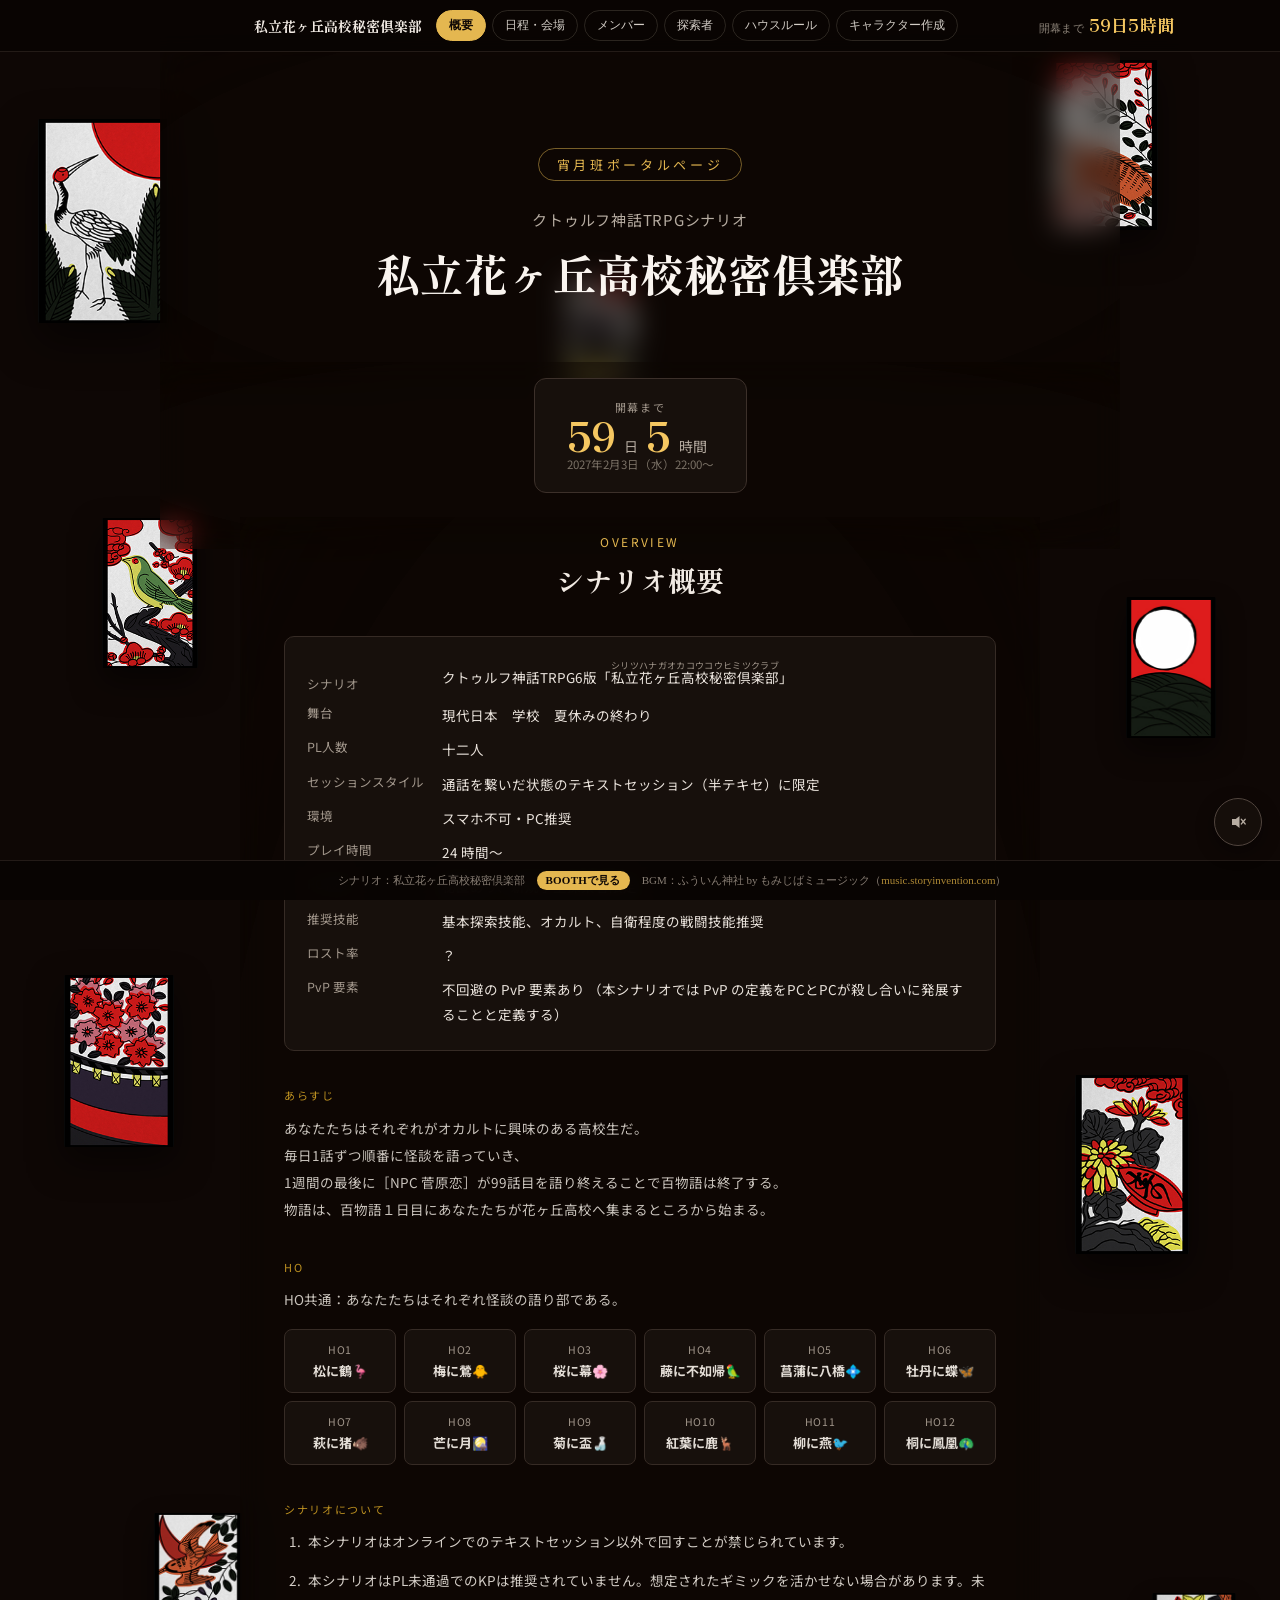
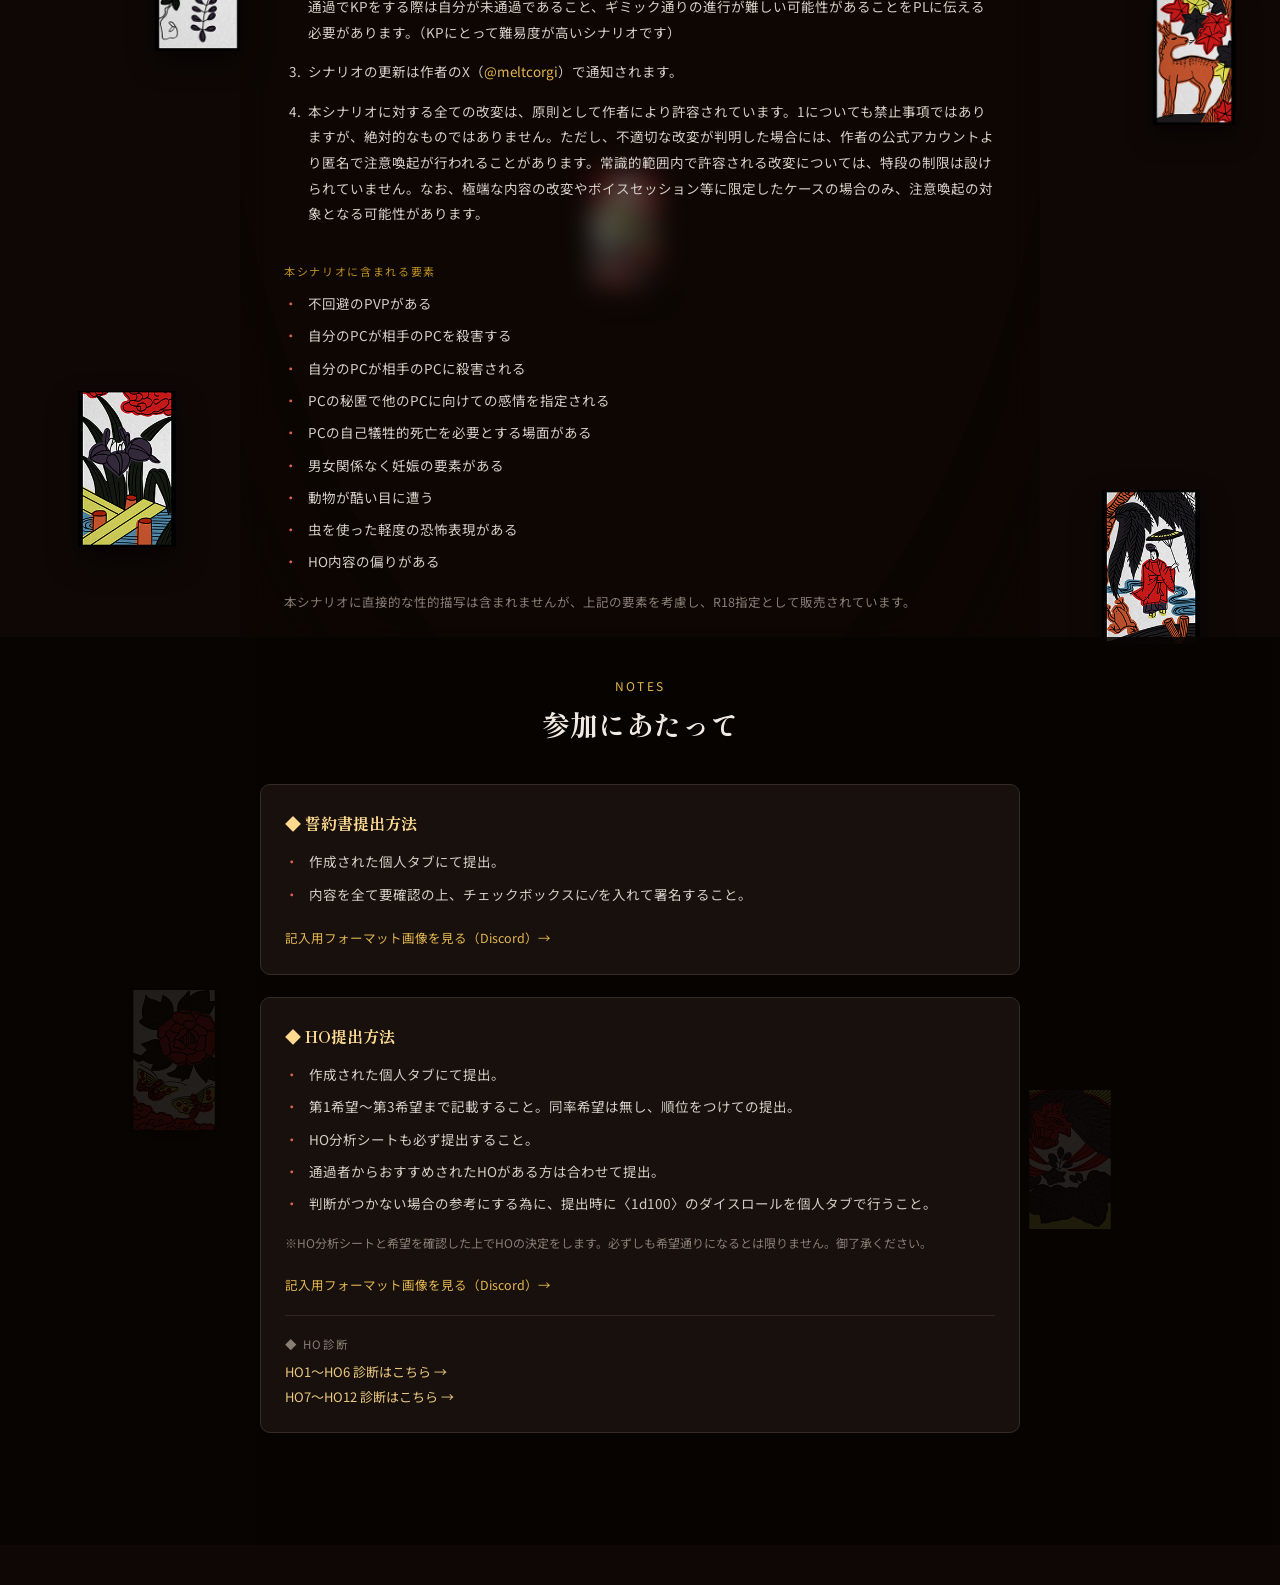
==== index.html @ 19ecca6c "Counter Update" ====
<!DOCTYPE html>
<html lang="ja">
<head>
<meta charset="utf-8">
<meta name="viewport" content="width=device-width, initial-scale=1">
<title>私立花ヶ丘高校秘密倶楽部 宵月班ポータルページ</title>
<link rel="preconnect" href="https://fonts.googleapis.com">
<link href="https://fonts.googleapis.com/css2?family=Shippori+Mincho:wght@400;500;600;700;800&family=Noto+Sans+JP:wght@400;500;700;900&display=swap" rel="stylesheet">
<link rel="stylesheet" href="assets/css/site.css">
</head>
<body>
<header id="site-header">
  <div class="header-inner">
    <a class="brand" href="index.html">私立花ヶ丘高校秘密倶楽部</a>
    <nav>
      <a href="index.html" class="active">概要</a>
      <a href="schedule.html">日程・会場</a>
      <a href="members.html">メンバー</a>
      <a href="investigators.html">探索者</a>
      <a href="house-rules.html">ハウスルール</a>
      <a href="character-creation.html">キャラクター作成</a>
    </nav>
    <div id="header-countdown">
      <span>開幕まで</span>
      <span class="num" id="countdown-days-header">-</span>
    </div>
  </div>
</header>
<div id="page-wrap" style="position:relative; background:oklch(0.14 0.015 50); font-family:'Noto Sans JP', sans-serif; color:oklch(0.94 0.012 70); min-height:100vh;">

  <div id="deco-cards" style="position:absolute; top:0; left:0; width:100%; height:3200px; z-index:0; pointer-events:none; overflow:hidden;">
    <div style="position:absolute; top:3.75%; left:3%; width:130px; height:204px; border-radius:2px; box-shadow:0 18px 41px rgba(0,0,0,.55); --r0:-10deg; --r1:-5deg; --dx:8px; --dy:10px; animation:cardDrift 15s ease-in-out infinite 0s;"><img src="assets/hanafuda/01.png" alt="花札" style="width:100%;height:100%;object-fit:cover;border-radius:2px;display:block;"></div>
    <div style="position:absolute; top:16.25%; left:8%; width:96px; height:150px; border-radius:2px; box-shadow:0 14px 30px rgba(0,0,0,.50); --r0:12deg; --r1:16deg; --dx:-6px; --dy:8px; animation:cardDrift 19s ease-in-out infinite 1.4s;"><img src="assets/hanafuda/02.png" alt="花札" style="width:100%;height:100%;object-fit:cover;border-radius:2px;display:block;"></div>
    <div style="position:absolute; top:30.625%; left:5%; width:110px; height:172px; border-radius:2px; box-shadow:0 15px 34px rgba(0,0,0,.50); --r0:-14deg; --r1:-9deg; --dx:7px; --dy:-8px; animation:cardDrift 17s ease-in-out infinite 2.5s;"><img src="assets/hanafuda/03.png" alt="花札" style="width:100%;height:100%;object-fit:cover;border-radius:2px;display:block;"></div>
    <div style="position:absolute; top:47.5%; left:12%; width:88px; height:138px; border-radius:2px; box-shadow:0 12px 28px rgba(0,0,0,.45); --r0:6deg; --r1:2deg; --dx:-8px; --dy:6px; animation:cardDrift 21s ease-in-out infinite 0.6s;"><img src="assets/hanafuda/04.png" alt="花札" style="width:100%;height:100%;object-fit:cover;border-radius:2px;display:block;"></div>
    <div style="position:absolute; top:62.5%; left:6%; width:100px; height:156px; border-radius:2px; box-shadow:0 14px 31px rgba(0,0,0,.45); --r0:9deg; --r1:5deg; --dx:6px; --dy:8px; animation:cardDrift 20s ease-in-out infinite 3.3s;"><img src="assets/hanafuda/05.png" alt="花札" style="width:100%;height:100%;object-fit:cover;border-radius:2px;display:block;"></div>
    <div style="position:absolute; top:81.25%; left:10%; width:92px; height:144px; border-radius:2px; box-shadow:0 13px 29px rgba(0,0,0,.45); --r0:-7deg; --r1:-2deg; --dx:-6px; --dy:7px; animation:cardDrift 18s ease-in-out infinite 1.7s;"><img src="assets/hanafuda/06.png" alt="花札" style="width:100%;height:100%;object-fit:cover;border-radius:2px;display:block;"></div>
    <div style="position:absolute; top:1.875%; left:82%; width:108px; height:170px; border-radius:2px; box-shadow:0 15px 34px rgba(0,0,0,.55); --r0:15deg; --r1:9deg; --dx:-8px; --dy:8px; animation:cardDrift 16s ease-in-out infinite 0.9s;"><img src="assets/hanafuda/07.png" alt="花札" style="width:100%;height:100%;object-fit:cover;border-radius:2px;display:block;"></div>
    <div style="position:absolute; top:18.75%; left:88%; width:90px; height:141px; border-radius:2px; box-shadow:0 13px 28px rgba(0,0,0,.45); --r0:-8deg; --r1:-3deg; --dx:6px; --dy:-6px; animation:cardDrift 20s ease-in-out infinite 2s;"><img src="assets/hanafuda/08.png" alt="花札" style="width:100%;height:100%;object-fit:cover;border-radius:2px;display:block;"></div>
    <div style="position:absolute; top:33.75%; left:84%; width:114px; height:179px; border-radius:2px; box-shadow:0 16px 36px rgba(0,0,0,.50); --r0:9deg; --r1:14deg; --dx:-7px; --dy:9px; animation:cardDrift 18s ease-in-out infinite 3.1s;"><img src="assets/hanafuda/09.png" alt="花札" style="width:100%;height:100%;object-fit:cover;border-radius:2px;display:block;"></div>
    <div style="position:absolute; top:50%; left:90%; width:84px; height:132px; border-radius:2px; box-shadow:0 12px 26px rgba(0,0,0,.45); --r0:-5deg; --r1:0deg; --dx:6px; --dy:6px; animation:cardDrift 22s ease-in-out infinite 1.8s;"><img src="assets/hanafuda/10.png" alt="花札" style="width:100%;height:100%;object-fit:cover;border-radius:2px;display:block;"></div>
    <div style="position:absolute; top:65.625%; left:86%; width:100px; height:156px; border-radius:2px; box-shadow:0 14px 31px rgba(0,0,0,.45); --r0:11deg; --r1:6deg; --dx:-6px; --dy:8px; animation:cardDrift 19s ease-in-out infinite 0.4s;"><img src="assets/hanafuda/11.png" alt="花札" style="width:100%;height:100%;object-fit:cover;border-radius:2px;display:block;"></div>
    <div style="position:absolute; top:84.375%; left:80%; width:92px; height:144px; border-radius:2px; box-shadow:0 13px 29px rgba(0,0,0,.45); --r0:-9deg; --r1:-4deg; --dx:7px; --dy:-7px; animation:cardDrift 21s ease-in-out infinite 2.8s;"><img src="assets/hanafuda/12.png" alt="花札" style="width:100%;height:100%;object-fit:cover;border-radius:2px;display:block;"></div>
    <div style="position:absolute; top:8.75%; left:44%; width:76px; height:119px; border-radius:2px; box-shadow:0 11px 24px rgba(0,0,0,.40); opacity:0.85; --r0:4deg; --r1:9deg; --dx:5px; --dy:5px; animation:cardDrift 24s ease-in-out infinite 3.6s;"><img src="assets/hanafuda/05.png" alt="花札" style="width:100%;height:100%;object-fit:cover;border-radius:2px;display:block;"></div>
    <div style="position:absolute; top:55.625%; left:46%; width:74px; height:116px; border-radius:2px; box-shadow:0 10px 23px rgba(0,0,0,.40); opacity:0.85; --r0:-6deg; --r1:-2deg; --dx:-5px; --dy:7px; animation:cardDrift 23s ease-in-out infinite 1.1s;"><img src="assets/hanafuda/02.png" alt="花札" style="width:100%;height:100%;object-fit:cover;border-radius:2px;display:block;"></div>
  </div>
  <div class="content-panel" style="position:relative; z-index:1; max-width:920px; margin:0 auto; padding:96px 24px 72px; text-align:center;">
    <div style="display:inline-block; font-size:13px; letter-spacing:0.28em; color:oklch(0.8 0.13 85); border:1px solid oklch(0.8 0.13 85 / 0.5); padding:6px 18px; border-radius:999px; margin-bottom:28px;">宵月班ポータルページ</div>
    <p style="font-size:15px; letter-spacing:0.05em; color:oklch(0.75 0.02 70); margin:0 0 10px;">クトゥルフ神話TRPGシナリオ</p>
    <h1 style="font-family:'Shippori Mincho', serif; font-size:44px; line-height:1.5; margin:0; font-weight:700; color:oklch(0.97 0.008 70);">私立花ヶ丘高校秘密倶楽部</h1>
  </div>

  <div class="content-panel" style="position:relative; z-index:1; max-width:920px; margin:0 auto; padding:0 24px 40px; text-align:center;">
    <div id="countdown" style="display:inline-flex; flex-direction:column; align-items:center; gap:6px; background:oklch(0.18 0.015 50); border:1px solid oklch(0.32 0.02 50); border-radius:12px; padding:20px 32px;">
      <div id="countdown-pending">
        <div style="font-size:11px; letter-spacing:0.15em; color:oklch(0.68 0.02 70);">開幕まで</div>
        <div style="display:flex; align-items:baseline; gap:8px;">
          <span id="countdown-days" style="font-family:'Shippori Mincho', serif; font-size:40px; font-weight:700; color:oklch(0.85 0.13 85); line-height:1;">-</span>
          <span style="font-size:14px; color:oklch(0.75 0.02 70);">日</span>
          <span id="countdown-hours" style="font-family:'Shippori Mincho', serif; font-size:40px; font-weight:700; color:oklch(0.85 0.13 85); line-height:1;">-</span>
          <span style="font-size:14px; color:oklch(0.75 0.02 70);">時間</span>
        </div>
        <div id="countdown-sub" style="font-size:11.5px; color:oklch(0.55 0.02 70);">2027年2月3日（水）22:00〜</div>
      </div>
      <div id="countdown-arrived" style="display:none; font-family:'Shippori Mincho', serif; font-size:40px; font-weight:700; color:oklch(0.85 0.13 85); line-height:1;">開幕</div>
    </div>
  </div>


  <div id="overview" class="content-panel" style="position:relative; z-index:1; max-width:760px; margin:0 auto; padding:0 24px 24px;">
    <div style="text-align:center; margin-bottom:36px;">
      <div style="font-size:12px; letter-spacing:0.2em; color:oklch(0.8 0.13 85); margin-bottom:10px;">OVERVIEW</div>
      <h2 style="font-family:'Shippori Mincho', serif; font-size:28px; margin:0; font-weight:700;">シナリオ概要</h2>
    </div>

    <div style="display:grid; grid-template-columns:auto 1fr; gap:10px 18px; background:oklch(0.18 0.015 50); border:1px solid oklch(0.3 0.02 50); border-radius:10px; padding:24px 22px; text-align:left;">
      <div style="color:oklch(0.68 0.02 70); font-size:12.5px; white-space:nowrap; padding-top:13px;">シナリオ</div>
      <div style="color:oklch(0.92 0.012 70); font-size:13.5px; line-height:1.8;">クトゥルフ神話TRPG6版「<ruby>私立花ヶ丘高校秘密倶楽部<rt style="font-size:9px; color:oklch(0.68 0.02 70);">シリツハナガオカコウコウヒミツクラブ</rt></ruby>」</div>
      <div style="color:oklch(0.68 0.02 70); font-size:12.5px; white-space:nowrap;">舞台</div>
      <div style="color:oklch(0.92 0.012 70); font-size:13.5px; line-height:1.8;">現代日本　学校　夏休みの終わり</div>
      <div style="color:oklch(0.68 0.02 70); font-size:12.5px; white-space:nowrap;">PL人数</div>
      <div style="color:oklch(0.92 0.012 70); font-size:13.5px; line-height:1.8;">十二人</div>
      <div style="color:oklch(0.68 0.02 70); font-size:12.5px; white-space:nowrap;">セッションスタイル</div>
      <div style="color:oklch(0.92 0.012 70); font-size:13.5px; line-height:1.8;">通話を繋いだ状態のテキストセッション（半テキセ）に限定</div>
      <div style="color:oklch(0.68 0.02 70); font-size:12.5px; white-space:nowrap;">環境</div>
      <div style="color:oklch(0.92 0.012 70); font-size:13.5px; line-height:1.8;">スマホ不可・PC推奨</div>
      <div style="color:oklch(0.68 0.02 70); font-size:12.5px; white-space:nowrap;">プレイ時間</div>
      <div style="color:oklch(0.92 0.012 70); font-size:13.5px; line-height:1.8;">24 時間〜</div>
      <div style="color:oklch(0.68 0.02 70); font-size:12.5px; white-space:nowrap;">PC 設定</div>
      <div style="color:oklch(0.92 0.012 70); font-size:13.5px; line-height:1.8;">秘匿あり、新規学生探索者限定</div>
      <div style="color:oklch(0.68 0.02 70); font-size:12.5px; white-space:nowrap;">推奨技能</div>
      <div style="color:oklch(0.92 0.012 70); font-size:13.5px; line-height:1.8;">基本探索技能、オカルト、自衛程度の戦闘技能推奨</div>
      <div style="color:oklch(0.68 0.02 70); font-size:12.5px; white-space:nowrap;">ロスト率</div>
      <div style="color:oklch(0.92 0.012 70); font-size:13.5px; line-height:1.8;">？</div>
      <div style="color:oklch(0.68 0.02 70); font-size:12.5px; white-space:nowrap;">PvP 要素</div>
      <div style="color:oklch(0.92 0.012 70); font-size:13.5px; line-height:1.8;">不回避の PvP 要素あり （本シナリオでは PvP の定義をPCとPCが殺し合いに発展することと定義する）</div>
    </div>

    <div style="text-align:left;">
      <div style="font-size:11px; letter-spacing:0.15em; color:oklch(0.68 0.13 85); margin:36px 0 12px;">あらすじ</div>
      <p style="font-size:13.5px; line-height:2; color:oklch(0.82 0.012 70); margin:0;">あなたたちはそれぞれがオカルトに興味のある高校生だ。<br>毎日1話ずつ順番に怪談を語っていき、<br>1週間の最後に［NPC 菅原恋］が99話目を語り終えることで百物語は終了する。<br>物語は、百物語１日目にあなたたちが花ヶ丘高校へ集まるところから始まる。</p>

      <div style="font-size:11px; letter-spacing:0.15em; color:oklch(0.68 0.13 85); margin:36px 0 12px;">HO</div>
      <p style="font-size:13.5px; line-height:1.9; color:oklch(0.82 0.012 70); margin:0 0 16px;">HO共通：あなたたちはそれぞれ怪談の語り部である。</p>
      <div style="display:grid; grid-template-columns:repeat(auto-fit, minmax(96px, 1fr)); gap:8px;">
      <div style="background:oklch(0.18 0.015 50); border:1px solid oklch(0.3 0.02 50); border-radius:8px; padding:12px 8px; text-align:center;">
        <div style="font-size:10.5px; color:oklch(0.68 0.02 70); letter-spacing:0.05em; margin-bottom:4px;">HO1</div>
        <div style="font-size:13px; color:oklch(0.9 0.012 70); font-weight:700;">松に鶴🦩</div>
      </div>
      <div style="background:oklch(0.18 0.015 50); border:1px solid oklch(0.3 0.02 50); border-radius:8px; padding:12px 8px; text-align:center;">
        <div style="font-size:10.5px; color:oklch(0.68 0.02 70); letter-spacing:0.05em; margin-bottom:4px;">HO2</div>
        <div style="font-size:13px; color:oklch(0.9 0.012 70); font-weight:700;">梅に鶯🐥</div>
      </div>
      <div style="background:oklch(0.18 0.015 50); border:1px solid oklch(0.3 0.02 50); border-radius:8px; padding:12px 8px; text-align:center;">
        <div style="font-size:10.5px; color:oklch(0.68 0.02 70); letter-spacing:0.05em; margin-bottom:4px;">HO3</div>
        <div style="font-size:13px; color:oklch(0.9 0.012 70); font-weight:700;">桜に幕🌸</div>
      </div>
      <div style="background:oklch(0.18 0.015 50); border:1px solid oklch(0.3 0.02 50); border-radius:8px; padding:12px 8px; text-align:center;">
        <div style="font-size:10.5px; color:oklch(0.68 0.02 70); letter-spacing:0.05em; margin-bottom:4px;">HO4</div>
        <div style="font-size:13px; color:oklch(0.9 0.012 70); font-weight:700;">藤に不如帰🦜</div>
      </div>
      <div style="background:oklch(0.18 0.015 50); border:1px solid oklch(0.3 0.02 50); border-radius:8px; padding:12px 8px; text-align:center;">
        <div style="font-size:10.5px; color:oklch(0.68 0.02 70); letter-spacing:0.05em; margin-bottom:4px;">HO5</div>
        <div style="font-size:13px; color:oklch(0.9 0.012 70); font-weight:700;">菖蒲に八橋💠</div>
      </div>
      <div style="background:oklch(0.18 0.015 50); border:1px solid oklch(0.3 0.02 50); border-radius:8px; padding:12px 8px; text-align:center;">
        <div style="font-size:10.5px; color:oklch(0.68 0.02 70); letter-spacing:0.05em; margin-bottom:4px;">HO6</div>
        <div style="font-size:13px; color:oklch(0.9 0.012 70); font-weight:700;">牡丹に蝶🦋</div>
      </div>
      <div style="background:oklch(0.18 0.015 50); border:1px solid oklch(0.3 0.02 50); border-radius:8px; padding:12px 8px; text-align:center;">
        <div style="font-size:10.5px; color:oklch(0.68 0.02 70); letter-spacing:0.05em; margin-bottom:4px;">HO7</div>
        <div style="font-size:13px; color:oklch(0.9 0.012 70); font-weight:700;">萩に猪🐗</div>
      </div>
      <div style="background:oklch(0.18 0.015 50); border:1px solid oklch(0.3 0.02 50); border-radius:8px; padding:12px 8px; text-align:center;">
        <div style="font-size:10.5px; color:oklch(0.68 0.02 70); letter-spacing:0.05em; margin-bottom:4px;">HO8</div>
        <div style="font-size:13px; color:oklch(0.9 0.012 70); font-weight:700;">芒に月🎑</div>
      </div>
      <div style="background:oklch(0.18 0.015 50); border:1px solid oklch(0.3 0.02 50); border-radius:8px; padding:12px 8px; text-align:center;">
        <div style="font-size:10.5px; color:oklch(0.68 0.02 70); letter-spacing:0.05em; margin-bottom:4px;">HO9</div>
        <div style="font-size:13px; color:oklch(0.9 0.012 70); font-weight:700;">菊に盃🍶</div>
      </div>
      <div style="background:oklch(0.18 0.015 50); border:1px solid oklch(0.3 0.02 50); border-radius:8px; padding:12px 8px; text-align:center;">
        <div style="font-size:10.5px; color:oklch(0.68 0.02 70); letter-spacing:0.05em; margin-bottom:4px;">HO10</div>
        <div style="font-size:13px; color:oklch(0.9 0.012 70); font-weight:700;">紅葉に鹿🦌</div>
      </div>
      <div style="background:oklch(0.18 0.015 50); border:1px solid oklch(0.3 0.02 50); border-radius:8px; padding:12px 8px; text-align:center;">
        <div style="font-size:10.5px; color:oklch(0.68 0.02 70); letter-spacing:0.05em; margin-bottom:4px;">HO11</div>
        <div style="font-size:13px; color:oklch(0.9 0.012 70); font-weight:700;">柳に燕🐦</div>
      </div>
      <div style="background:oklch(0.18 0.015 50); border:1px solid oklch(0.3 0.02 50); border-radius:8px; padding:12px 8px; text-align:center;">
        <div style="font-size:10.5px; color:oklch(0.68 0.02 70); letter-spacing:0.05em; margin-bottom:4px;">HO12</div>
        <div style="font-size:13px; color:oklch(0.9 0.012 70); font-weight:700;">桐に鳳凰🦚</div>
      </div>
      </div>

      <div style="font-size:11px; letter-spacing:0.15em; color:oklch(0.68 0.13 85); margin:36px 0 12px;">シナリオについて</div>
      <ol style="margin:0; padding-left:20px;">
      <li style="font-size:13.5px; line-height:1.9; color:oklch(0.85 0.012 70); margin-bottom:14px; padding-left:4px;">本シナリオはオンラインでのテキストセッション以外で回すことが禁じられています。</li>
      <li style="font-size:13.5px; line-height:1.9; color:oklch(0.85 0.012 70); margin-bottom:14px; padding-left:4px;">本シナリオはPL未通過でのKPは推奨されていません。想定されたギミックを活かせない場合があります。未通過でKPをする際は自分が未通過であること、ギミック通りの進行が難しい可能性があることをPLに伝える必要があります。（KPにとって難易度が高いシナリオです）</li>
      <li style="font-size:13.5px; line-height:1.9; color:oklch(0.85 0.012 70); margin-bottom:14px; padding-left:4px;">シナリオの更新は作者のX（<a href="https://x.com/meltcorgi" target="_blank" rel="noopener" style="color:oklch(0.8 0.13 85); text-decoration:none;">@meltcorgi</a>）で通知されます。</li>
      <li style="font-size:13.5px; line-height:1.9; color:oklch(0.85 0.012 70); margin-bottom:14px; padding-left:4px;">本シナリオに対する全ての改変は、原則として作者により許容されています。1についても禁止事項ではありますが、絶対的なものではありません。ただし、不適切な改変が判明した場合には、作者の公式アカウントより匿名で注意喚起が行われることがあります。常識的範囲内で許容される改変については、特段の制限は設けられていません。なお、極端な内容の改変やボイスセッション等に限定したケースの場合のみ、注意喚起の対象となる可能性があります。</li>
      </ol>

      <div style="font-size:11px; letter-spacing:0.15em; color:oklch(0.68 0.13 85); margin:36px 0 12px;">本シナリオに含まれる要素</div>
      <ul style="list-style:none; margin:0 0 16px; padding:0; display:flex; flex-direction:column; gap:8px;">
        <li style="display:flex; gap:10px; align-items:flex-start; font-size:13.5px; line-height:1.8; color:oklch(0.85 0.012 70);"><span style="color:oklch(0.65 0.16 30); flex-shrink:0;">・</span>不回避のPVPがある</li>
        <li style="display:flex; gap:10px; align-items:flex-start; font-size:13.5px; line-height:1.8; color:oklch(0.85 0.012 70);"><span style="color:oklch(0.65 0.16 30); flex-shrink:0;">・</span>自分のPCが相手のPCを殺害する</li>
        <li style="display:flex; gap:10px; align-items:flex-start; font-size:13.5px; line-height:1.8; color:oklch(0.85 0.012 70);"><span style="color:oklch(0.65 0.16 30); flex-shrink:0;">・</span>自分のPCが相手のPCに殺害される</li>
        <li style="display:flex; gap:10px; align-items:flex-start; font-size:13.5px; line-height:1.8; color:oklch(0.85 0.012 70);"><span style="color:oklch(0.65 0.16 30); flex-shrink:0;">・</span>PCの秘匿で他のPCに向けての感情を指定される</li>
        <li style="display:flex; gap:10px; align-items:flex-start; font-size:13.5px; line-height:1.8; color:oklch(0.85 0.012 70);"><span style="color:oklch(0.65 0.16 30); flex-shrink:0;">・</span>PCの自己犠牲的死亡を必要とする場面がある</li>
        <li style="display:flex; gap:10px; align-items:flex-start; font-size:13.5px; line-height:1.8; color:oklch(0.85 0.012 70);"><span style="color:oklch(0.65 0.16 30); flex-shrink:0;">・</span>男女関係なく妊娠の要素がある</li>
        <li style="display:flex; gap:10px; align-items:flex-start; font-size:13.5px; line-height:1.8; color:oklch(0.85 0.012 70);"><span style="color:oklch(0.65 0.16 30); flex-shrink:0;">・</span>動物が酷い目に遭う</li>
        <li style="display:flex; gap:10px; align-items:flex-start; font-size:13.5px; line-height:1.8; color:oklch(0.85 0.012 70);"><span style="color:oklch(0.65 0.16 30); flex-shrink:0;">・</span>虫を使った軽度の恐怖表現がある</li>
        <li style="display:flex; gap:10px; align-items:flex-start; font-size:13.5px; line-height:1.8; color:oklch(0.85 0.012 70);"><span style="color:oklch(0.65 0.16 30); flex-shrink:0;">・</span>HO内容の偏りがある</li>
      </ul>
      <p style="font-size:12.5px; line-height:1.9; color:oklch(0.6 0.02 70); margin:0;">本シナリオに直接的な性的描写は含まれませんが、上記の要素を考慮し、R18指定として販売されています。</p>
    </div>
  </div>

  <div id="notes" style="position:relative; z-index:1; background:oklch(0.11 0.012 50 / 0.88); padding:40px 24px 112px;">
    <div style="max-width:760px; margin:0 auto;">
      <div style="text-align:center;">
        <div style="font-size:12px; letter-spacing:0.2em; color:oklch(0.8 0.13 85); margin-bottom:10px;">NOTES</div>
        <h2 style="font-family:'Shippori Mincho', serif; font-size:28px; margin:0 0 40px; font-weight:700;">参加にあたって</h2>
      </div>

      <div style="display:flex; flex-direction:column; gap:22px; text-align:left;">

        <div style="background:oklch(0.18 0.015 50); border:1px solid oklch(0.3 0.02 50); border-radius:10px; padding:26px 24px;">
          <h3 style="font-family:'Shippori Mincho', serif; font-size:16px; margin:0 0 14px; font-weight:700; color:oklch(0.9 0.1 85);">◆ 誓約書提出方法</h3>
          <ul style="list-style:none; margin:0 0 18px; padding:0; display:flex; flex-direction:column; gap:8px;">
            <li style="display:flex; gap:10px; align-items:flex-start; font-size:13.5px; line-height:1.8; color:oklch(0.85 0.012 70);"><span style="color:oklch(0.65 0.16 30); flex-shrink:0;">・</span>作成された個人タブにて提出。</li>
            <li style="display:flex; gap:10px; align-items:flex-start; font-size:13.5px; line-height:1.8; color:oklch(0.85 0.012 70);"><span style="color:oklch(0.65 0.16 30); flex-shrink:0;">・</span>内容を全て要確認の上、チェックボックスに✓を入れて署名すること。</li>
          </ul>
          <a href="https://discord.com/channels/1503812629678919773/1503955095447146557" target="_blank" rel="noopener" style="display:inline-flex; align-items:center; gap:6px; font-size:12.5px; color:oklch(0.8 0.13 85); text-decoration:none;">記入用フォーマット画像を見る（Discord）→</a>
        </div>

        <div style="background:oklch(0.18 0.015 50); border:1px solid oklch(0.3 0.02 50); border-radius:10px; padding:26px 24px;">
          <h3 style="font-family:'Shippori Mincho', serif; font-size:16px; margin:0 0 14px; font-weight:700; color:oklch(0.9 0.1 85);">◆ HO提出方法</h3>
          <ul style="list-style:none; margin:0 0 16px; padding:0; display:flex; flex-direction:column; gap:8px;">
            <li style="display:flex; gap:10px; align-items:flex-start; font-size:13.5px; line-height:1.8; color:oklch(0.85 0.012 70);"><span style="color:oklch(0.65 0.16 30); flex-shrink:0;">・</span>作成された個人タブにて提出。</li>
            <li style="display:flex; gap:10px; align-items:flex-start; font-size:13.5px; line-height:1.8; color:oklch(0.85 0.012 70);"><span style="color:oklch(0.65 0.16 30); flex-shrink:0;">・</span>第1希望～第3希望まで記載すること。同率希望は無し、順位をつけての提出。</li>
            <li style="display:flex; gap:10px; align-items:flex-start; font-size:13.5px; line-height:1.8; color:oklch(0.85 0.012 70);"><span style="color:oklch(0.65 0.16 30); flex-shrink:0;">・</span>HO分析シートも必ず提出すること。</li>
            <li style="display:flex; gap:10px; align-items:flex-start; font-size:13.5px; line-height:1.8; color:oklch(0.85 0.012 70);"><span style="color:oklch(0.65 0.16 30); flex-shrink:0;">・</span>通過者からおすすめされたHOがある方は合わせて提出。</li>
            <li style="display:flex; gap:10px; align-items:flex-start; font-size:13.5px; line-height:1.8; color:oklch(0.85 0.012 70);"><span style="color:oklch(0.65 0.16 30); flex-shrink:0;">・</span>判断がつかない場合の参考にする為に、提出時に〈1d100〉のダイスロールを個人タブで行うこと。</li>
          </ul>
          <p style="font-size:12px; color:oklch(0.6 0.02 70); line-height:1.8; margin:0 0 18px;">※HO分析シートと希望を確認した上でHOの決定をします。必ずしも希望通りになるとは限りません。御了承ください。</p>
          <a href="https://discord.com/channels/1503812629678919773/1503955645869588541" target="_blank" rel="noopener" style="display:inline-flex; align-items:center; gap:6px; font-size:12.5px; color:oklch(0.8 0.13 85); text-decoration:none;">記入用フォーマット画像を見る（Discord）→</a>
          <div style="margin-top:20px; padding-top:20px; border-top:1px solid oklch(0.28 0.02 50);">
            <p style="font-size:11.5px; letter-spacing:0.12em; color:oklch(0.6 0.02 70); margin:0 0 10px;">◆ HO診断</p>
            <div style="display:flex; flex-direction:column; gap:6px;">
              <a href="https://kuizy.net/analysis/3002" target="_blank" rel="noopener" style="font-size:13px; color:oklch(0.85 0.1 85); text-decoration:none;">HO1～HO6 診断はこちら →</a>
              <a href="https://kuizy.net/analysis/3003" target="_blank" rel="noopener" style="font-size:13px; color:oklch(0.85 0.1 85); text-decoration:none;">HO7～HO12 診断はこちら →</a>
            </div>
          </div>
        </div>

      </div>
    </div>
  </div>

</div>

  <footer id="site-footer">
    <button id="back-to-top" type="button" onclick="window.scrollTo({top:0, behavior:'smooth'})" aria-label="ページ上部へ戻る">
      <svg viewBox="0 0 24 24" fill="none" stroke="currentColor" stroke-width="2.5" stroke-linecap="round" stroke-linejoin="round"><path d="M12 19V5"/><path d="M5 12l7-7 7 7"/></svg>
      <span>TOP</span>
    </button>
    <span class="footer-line">シナリオ：私立花ヶ丘高校秘密倶楽部</span>
    <a class="footer-booth-btn" href="https://meltpopon.booth.pm/items/8059378" target="_blank" rel="noopener">BOOTHで見る</a>
    <span class="footer-line footer-bgm">BGM：ふういん神社 by もみじばミュージック（<a href="https://music.storyinvention.com/" target="_blank" rel="noopener">music.storyinvention.com</a>）</span>
  </footer>

  <audio id="bgm" loop preload="none" muted>
    <source src="assets/bgm/fuuin-zinja.mp3" type="audio/mpeg">
  </audio>
  <div id="bgm-control">
    <button id="bgm-toggle" type="button" onclick="toggleBgm()" aria-label="BGMの再生・停止">
      <svg id="bgm-icon-off" viewBox="0 0 24 24" fill="none" stroke="oklch(0.75 0.02 70)" stroke-width="2" stroke-linecap="round" stroke-linejoin="round"><polygon points="4 8 4 16 9 16 14 20 14 4 9 8" fill="oklch(0.75 0.02 70)" stroke="none"/><line x1="16.5" y1="8.5" x2="21.5" y2="14.5"/><line x1="21.5" y1="8.5" x2="16.5" y2="14.5"/></svg>
      <svg id="bgm-icon-on" viewBox="0 0 24 24" fill="none" stroke="oklch(0.85 0.13 85)" stroke-width="2" stroke-linecap="round" stroke-linejoin="round" style="display:none;"><polygon points="4 8 4 16 9 16 14 20 14 4 9 8" fill="oklch(0.85 0.13 85)" stroke="none"/><path d="M16 8.5a5 5 0 0 1 0 7"/><path d="M18.5 6a9 9 0 0 1 0 12"/></svg>
    </button>
    <div id="bgm-volume-wrap">
      <input id="bgm-volume" type="range" min="0" max="100" value="23" oninput="setBgmVolume(this.value)" aria-label="音量">
    </div>
  </div>
<script src="assets/js/site.js"></script>
</body>
</html>
---- assets/css/site.css ----
body { margin: 0; background: oklch(0.14 0.015 50); overflow-x: hidden; }
  * { box-sizing: border-box; }
  :root { --header-height: 60px; --footer-height: 70px; }
  html { scroll-padding-top: var(--header-height); }
  /* ▼ 上部固定ヘッダー（タイトル＋ナビ） */
  #site-header {
    position: fixed; top: 0; left: 0; right: 0; z-index: 50;
    background: oklch(0.12 0.012 50 / 0.92);
    backdrop-filter: blur(10px); -webkit-backdrop-filter: blur(10px);
    border-bottom: 1px solid oklch(0.3 0.02 50 / 0.6);
  }
  #site-header .header-inner {
    position: relative;
    max-width: 1100px; margin: 0 auto; padding: 10px 88px 10px 20px;
    display: flex; align-items: center; justify-content: center; gap: 14px; flex-wrap: wrap;
  }
  #header-countdown {
    position: absolute; top: 50%; right: 16px; transform: translateY(-50%);
    display: flex; align-items: baseline; gap: 5px; white-space: nowrap;
    font-size: 10.5px; color: oklch(0.62 0.02 70); letter-spacing: 0.02em;
  }
  #header-countdown .num {
    font-family: 'Shippori Mincho', serif; font-size: 17px; font-weight: 700;
    color: oklch(0.85 0.13 85); line-height: 1;
  }
  @media (max-width: 560px) {
    #header-countdown { position: static; transform: none; justify-content: center; margin-top: 2px; }
    #site-header .header-inner { padding: 10px 20px; }
  }
  #site-header .brand {
    font-family: 'Shippori Mincho', serif; font-size: 14px; font-weight: 700;
    color: oklch(0.94 0.012 70); text-decoration: none; white-space: nowrap;
  }
  #site-header nav { display: flex; gap: 6px; flex-wrap: wrap; justify-content: center; }
  #site-header nav a {
    display: inline-flex; align-items: center; padding: 6px 12px;
    border: 1px solid oklch(0.4 0.02 70 / 0.5); border-radius: 999px;
    color: oklch(0.85 0.012 70); font-size: 12px; text-decoration: none; white-space: nowrap;
    transition: border-color .15s ease, color .15s ease;
  }
  #site-header nav a:hover { border-color: oklch(0.8 0.13 85 / 0.7); color: oklch(0.96 0.012 70); }
  #site-header nav a.active {
    border-color: oklch(0.8 0.13 85); color: oklch(0.14 0.015 50);
    background: oklch(0.8 0.13 85); font-weight: 700;
  }
  #page-wrap { padding-top: var(--header-height); padding-bottom: var(--footer-height); }
  @keyframes cardDrift {
    0% { transform: translate(0,0) rotate(var(--r0)); }
    50% { transform: translate(var(--dx), var(--dy)) rotate(var(--r1)); }
    100% { transform: translate(0,0) rotate(var(--r0)); }
  }

  /* ▼ 確定メンバーリスト：横に伸びて崩れる問題への対応 */
  .member-row { min-width: 0; }
  .member-link { min-width: 0; flex-wrap: wrap; }
  .member-handle { word-break: break-all; }
  @media (max-width: 480px) {
    .member-row { gap: 10px !important; padding: 14px 4px !important; }
    .member-role { width: 26px !important; font-size: 10px !important; }
    .member-link { font-size: 14px !important; }
    .member-handle { font-size: 12px !important; }
    .member-badge { font-size: 10px !important; padding: 2px 7px !important; }
  }

  /* ▼ 花札に文字が埋もれないよう、主要コンテンツの背後にうっすら半透明+ぼかしのパネルを敷く */
  .content-panel { position: relative; }
  .content-panel::before {
    content: "";
    position: absolute;
    inset: -16px -20px;
    background: oklch(0.13 0.015 50 / 0.5);
    backdrop-filter: blur(14px);
    -webkit-backdrop-filter: blur(14px);
    -webkit-mask-image: radial-gradient(ellipse 100% 100% at 50% 50%, black 55%, transparent 100%);
    mask-image: radial-gradient(ellipse 100% 100% at 50% 50%, black 55%, transparent 100%);
    z-index: -1;
    pointer-events: none;
  }

  /* ▼ キャラクターセレクト風の探索者ラインナップ（タップで花札⇄立ち絵にflip） */
  .char-row {
    display: flex;
    flex-wrap: nowrap;
    justify-content: safe center;
    align-items: flex-start;
    gap: 18px 14px;
    padding: 10px 4px 14px;
    overflow-x: auto;
    -webkit-overflow-scrolling: touch;
    cursor: grab;
  }
  .char-row.dragging { cursor: grabbing; }
  .char-card {
    flex: 0 0 104px;
    width: 104px;
    aspect-ratio: 3 / 5;
    background: none;
    border: none;
    padding: 0;
    margin: 0;
    font: inherit;
    color: inherit;
    cursor: pointer;
    perspective: 700px;
    transition: transform .2s ease;
  }
  @media (max-width: 480px) {
    .char-card { flex: 0 0 84px; width: 84px; }
    .npc-card { flex: 0 0 84px; width: 84px; }
  }
  .char-card:hover, .char-card:focus-visible { transform: translateY(-8px); }
  /* ▼ NPCカード（探索者カードと同じサイズ感、クリックで詳細モーダル） */
  .npc-card {
    flex: 0 0 104px; width: 104px; aspect-ratio: 3 / 5;
    display: flex; align-items: center; justify-content: center;
    border: 1px dashed oklch(0.45 0.03 60); border-radius: 6px;
    background: oklch(0.17 0.015 50); text-align: center;
    color: oklch(0.7 0.03 70); font-size: 12px; font-weight: 700; letter-spacing: 0.05em; line-height: 1.6;
    padding: 4px; font-family: inherit; margin: 0; cursor: pointer;
    transition: transform .2s ease;
  }
  .npc-card:hover, .npc-card:focus-visible { transform: translateY(-8px); color: oklch(0.85 0.1 85); border-color: oklch(0.7 0.13 85); }
  .npc-card:focus-visible { outline: 2px solid oklch(0.8 0.13 85); outline-offset: 4px; }

  /* ▼ 部活動・人間関係のアコーディオン */
  .info-accordion {
    max-width: 900px; margin: 0 auto; text-align: left;
    border: 1px solid oklch(0.3 0.02 50); border-radius: 10px;
    background: oklch(0.16 0.015 50); overflow: hidden;
  }
  .info-accordion summary {
    cursor: pointer; list-style: none;
    display: flex; align-items: center; justify-content: space-between; gap: 12px;
    padding: 18px 22px;
    font-family: 'Shippori Mincho', serif; font-size: 15.5px; font-weight: 700;
    color: oklch(0.92 0.012 70);
  }
  .info-accordion summary::-webkit-details-marker { display: none; }
  .info-accordion summary::after {
    content: "+"; font-size: 20px; font-weight: 400; color: oklch(0.8 0.13 85);
    transition: transform .2s ease; flex-shrink: 0;
  }
  .info-accordion[open] summary::after { transform: rotate(45deg); }
  .info-accordion-body { padding: 4px 22px 30px; border-top: 1px solid oklch(0.28 0.02 50); }
  .info-block { margin-top: 28px; }
  .info-block-title {
    font-size: 13px; font-weight: 700; color: oklch(0.85 0.012 70);
    margin: 0 0 14px; text-align: center;
  }
  .card-slot { position: relative; }
  .card-badge {
    position: absolute; top: -8px; left: 50%; transform: translateX(-50%);
    z-index: 3; background: oklch(0.8 0.13 85); color: oklch(0.14 0.015 50);
    font-size: 10px; font-weight: 700; letter-spacing: 0.05em;
    padding: 2px 8px; border-radius: 999px; white-space: nowrap;
    box-shadow: 0 2px 6px rgba(0,0,0,.35);
  }
  /* ▼「連れてきた」列：折り返さず1本の横スクロールにする */
  .bring-pair-wrap { position: relative; margin-bottom: 16px; }
  .bring-pair-wrap::before, .bring-pair-wrap::after {
    content: ""; position: absolute; top: 0; bottom: 0; width: 14px; z-index: 2;
    pointer-events: none; opacity: 0; transition: opacity .2s ease;
  }
  .bring-pair-wrap::before { left: 0; background: linear-gradient(to right, oklch(0.16 0.015 50), transparent); }
  .bring-pair-wrap::after { right: 0; background: linear-gradient(to left, oklch(0.16 0.015 50), transparent); }
  .bring-pair-wrap.scrollable::before, .bring-pair-wrap.scrollable::after { opacity: 1; }
  .bring-pair {
    display: flex; flex-wrap: nowrap; align-items: center; justify-content: safe center;
    gap: 14px; padding: 10px 4px 6px;
    overflow-x: auto; -webkit-overflow-scrolling: touch; cursor: grab;
    scrollbar-width: none; -ms-overflow-style: none;
  }
  .bring-pair::-webkit-scrollbar { display: none; }
  .bring-pair.dragging { cursor: grabbing; }
  .bring-group { display: flex; flex-wrap: nowrap; gap: 14px; flex: 0 0 auto; }
  .bring-arrow {
    flex: 0 0 auto;
    font-size: 12px; color: oklch(0.68 0.13 85); font-weight: 700; white-space: nowrap;
    padding: 0 4px;
  }
  .char-card:focus-visible { outline: 2px solid oklch(0.8 0.13 85); outline-offset: 4px; border-radius: 8px; }
  .char-card-inner {
    position: relative; width: 100%; height: 100%;
    transition: transform .5s cubic-bezier(.2,.7,.3,1);
    transform-style: preserve-3d;
  }
  .char-card:hover .char-card-inner,
  .char-card:focus-visible .char-card-inner { transform: rotateY(180deg); }
  .char-card-face {
    position: absolute; inset: 0; backface-visibility: hidden;
    border-radius: 6px; overflow: hidden; border: 1px solid oklch(0.3 0.02 50);
    display: flex; flex-direction: column; align-items: center; justify-content: center;
  }
  .char-card-front { background: oklch(0.2 0.015 50); }
  .char-card-front img { position: absolute; inset: 0; width: 100%; height: 100%; object-fit: cover; }
  .char-card-ho-label {
    position: absolute; left: 0; right: 0; bottom: 0; z-index: 1;
    background: linear-gradient(to top, oklch(0.08 0.01 50 / 0.92), transparent);
    color: oklch(0.95 0.01 70); font-size: 10.5px; line-height: 1.35; padding: 14px 2px 5px; text-align: center;
  }
  .char-card-back { background: oklch(0.18 0.015 50); transform: rotateY(180deg); padding: 6px 2px; }
  .char-figure { position: relative; width: 56%; height: 80%; }
  .char-figure svg { display: block; width: 100%; height: 100%; }
  .char-figure .char-glow {
    position: absolute; bottom: -4px; left: 50%; transform: translateX(-50%);
    width: 70%; height: 8px;
    background: radial-gradient(ellipse, oklch(0.8 0.13 85 / 0.28), transparent 70%);
    border-radius: 50%;
  }
  /* ▼ 立ち絵の上に名前を重ねる（縦書き） */
  .char-name {
    position: absolute; top: 12px; bottom: 12px; left: 8px;
    display: flex; align-items: center;
    font-size: 16px; font-weight: 700; color: oklch(0.96 0.01 70);
    writing-mode: vertical-rl; text-orientation: upright;
    letter-spacing: 0.08em; line-height: 1.3; white-space: nowrap;
    text-shadow: 0 0 3px oklch(0.08 0.01 50 / 0.95), 0 0 7px oklch(0.08 0.01 50 / 0.85), 0 1px 2px oklch(0.08 0.01 50);
    z-index: 1; pointer-events: none;
  }
  /* ▼ 探索者一覧の2段組みバージョン（横スクロールの代わりに折り返し、カードを大きく表示） */
  /* カード自体は元のサイズ(170px)のまま固定して、余白側だけを広げて1列表示と横幅を合わせる */
  .char-grid-2row {
    display: grid;
    grid-template-columns: repeat(6, 170px);
    justify-content: center;
    gap: 26px 20px;
  }
  @media (max-width: 1100px) {
    .char-grid-2row { grid-template-columns: repeat(auto-fit, 170px); justify-content: center; gap: 24px 18px; }
  }
  @media (max-width: 420px) {
    .char-grid-2row { grid-template-columns: repeat(2, 150px); justify-content: center; gap: 18px; }
  }
  .char-card--lg.char-card { width: 100%; flex: none; }
  .char-card--lg .char-card-ho-label { font-size: 13px; padding: 18px 4px 8px; }
  .char-card--lg .char-name { font-size: 20px; }
  .char-card--lg .card-ho-number { font-size: 88px; top: -14px; left: -6px; }
  .char-card--lg .card-ho-name-vert { font-size: 19px; }

  /* ▼ 探索者一覧カードのオモテ面：左上に大きくHOの数字、右下に縦書きでHO名 */
  .card-ho-number {
    position: absolute; top: -10px; left: -4px; z-index: 1;
    font-family: 'Shippori Mincho', serif; font-size: 64px; font-weight: 800; line-height: 1;
    letter-spacing: -0.06em;
    color: oklch(0 0 0);
  }
  /* HO名の縦書きテキストがある面だけ、下部にグラデをかけて可読性を上げる */
  .char-card-front:has(.card-ho-name-vert)::after {
    content: "";
    position: absolute; left: 0; right: 0; bottom: 0; height: 38%;
    background: linear-gradient(to top, oklch(0.08 0.01 50 / 0.55), transparent);
    pointer-events: none;
  }
  .card-ho-name-vert {
    position: absolute; bottom: 8px; right: 6px; z-index: 1;
    writing-mode: vertical-rl; text-orientation: upright;
    font-family: 'Shippori Mincho', serif;
    font-size: 15px; font-weight: 700; letter-spacing: 0.06em; line-height: 1.3;
    color: oklch(0.95 0.01 70);
    text-shadow: 0 0 3px oklch(0.08 0.01 50 / .9), 0 0 6px oklch(0.08 0.01 50 / .8), 0 1px 2px oklch(0.08 0.01 50);
  }

  /* ▼ 探索者一覧の表示切替（1列スクロール／2段グリッド）アイコントグル */
  .view-toggle-group { display: flex; gap: 8px; }
  .view-toggle-btn {
    width: 36px; height: 36px; padding: 0; border-radius: 8px; border: 1px solid oklch(0.32 0.02 50);
    background: oklch(0.17 0.015 50); color: oklch(0.6 0.02 70);
    display: flex; align-items: center; justify-content: center;
    cursor: pointer; transition: background .15s ease, color .15s ease, border-color .15s ease;
  }
  .view-toggle-btn svg { width: 18px; height: 18px; display: block; }
  .view-toggle-btn:hover { border-color: oklch(0.5 0.05 70); color: oklch(0.88 0.012 70); }
  .view-toggle-btn.active, .view-toggle-btn.active:hover {
    background: oklch(0.8 0.13 85); border-color: oklch(0.8 0.13 85); color: oklch(0.14 0.015 50);
  }

  .char-row-wrap { position: relative; }
  .char-row-wrap::before, .char-row-wrap::after {
    content: ""; position: absolute; top: 0; bottom: 0; width: 14px; z-index: 2;
    pointer-events: none; opacity: 0; transition: opacity .2s ease;
  }
  .char-row-wrap::before { left: 0; background: linear-gradient(to right, oklch(0.14 0.015 50), transparent); }
  .char-row-wrap::after { right: 0; background: linear-gradient(to left, oklch(0.14 0.015 50), transparent); }
  /* 実際に横スクロールできる時だけフェードを見せる（JSで判定） */
  .char-row-wrap.scrollable::before, .char-row-wrap.scrollable::after { opacity: 1; }
  .char-row {
    scrollbar-width: none;
    -ms-overflow-style: none;
  }
  .char-row::-webkit-scrollbar { display: none; }


  /* ▼ BGMコントロール（普段は丸ボタンのみ、ホバー/フォーカスで音量スライダーが伸びる） */
  #bgm-control {
    position: fixed; right: 18px; bottom: calc(var(--footer-height) + 14px); z-index: 40;
    display: flex; align-items: center;
    background: oklch(0.18 0.015 50 / 0.9); border: 1px solid oklch(0.4 0.02 50);
    border-radius: 999px; padding: 6px;
    box-shadow: 0 6px 18px rgba(0,0,0,.4);
    backdrop-filter: blur(6px); -webkit-backdrop-filter: blur(6px);
    transition: padding .25s ease;
  }
  #bgm-toggle {
    width: 34px; height: 34px; border-radius: 50%; flex-shrink: 0;
    background: none; border: none;
    display: flex; align-items: center; justify-content: center; cursor: pointer;
  }
  #bgm-toggle svg { width: 18px; height: 18px; }
  #bgm-toggle:hover { background: oklch(0.8 0.13 85 / 0.12); }
  #bgm-volume-wrap {
    width: 0; overflow: hidden;
    transition: width .25s ease, margin-left .25s ease;
    margin-left: 0;
  }
  #bgm-control:hover #bgm-volume-wrap,
  #bgm-control:focus-within #bgm-volume-wrap {
    width: 64px; margin-left: 6px;
  }
  #bgm-control:hover, #bgm-control:focus-within { padding-right: 12px; }
  #bgm-volume {
    width: 64px; height: 3px; cursor: pointer;
    accent-color: oklch(0.8 0.13 85);
    display: block;
  }

  /* ▼ 下部固定フッター（シナリオ／BOOTH／BGMクレジット） */
  #site-footer {
    position: fixed; left: 0; right: 0; bottom: 0; z-index: 40;
    background: oklch(0.12 0.012 50 / 0.96);
    backdrop-filter: blur(10px); -webkit-backdrop-filter: blur(10px);
    border-top: 1px solid oklch(0.3 0.02 50 / 0.6);
    padding: 10px 20px 10px 84px;
    display: flex; align-items: center; justify-content: center; flex-wrap: wrap;
    row-gap: 4px; column-gap: 12px;
    text-align: center;
  }
  #site-footer .footer-line {
    font-size: 11px; color: oklch(0.6 0.02 70); line-height: 1.4; white-space: nowrap;
  }
  #site-footer .footer-line a {
    color: oklch(0.8 0.13 85); text-decoration: none;
  }
  #site-footer .footer-bgm a { color: oklch(0.65 0.11 85); }
  #site-footer .footer-booth-btn {
    display: inline-flex; align-items: center; justify-content: center;
    background: oklch(0.8 0.13 85); color: oklch(0.14 0.015 50);
    font-size: 11px; font-weight: 700; letter-spacing: 0.02em;
    padding: 2px 9px; border-radius: 999px; text-decoration: none; white-space: nowrap;
  }
  #site-footer .footer-booth-btn:hover { background: oklch(0.85 0.13 85); }

  /* ▼ ページ上部へ戻るボタン（フッターと同じ素材でできたインデックスタブが上に覗いている見た目） */
  /* footer自身のstacking contextの中で z-index を負にすることで、
     footerの背景（の裏）に潜り込ませ、フッターと地続きの角丸タブに見せる */
  #back-to-top {
    position: absolute; left: 20px; top: -22px; z-index: -1;
    width: 46px; height: 40px;
    background: oklch(0.12 0.012 50 / 0.96); color: oklch(0.85 0.13 85);
    border: 1px solid oklch(0.3 0.02 50 / 0.6); border-bottom: none;
    border-radius: 10px 10px 0 0;
    box-shadow: none;
    display: flex; flex-direction: column; align-items: center; justify-content: center; gap: 2px;
    cursor: pointer; font-family: inherit; font-size: 8.5px; font-weight: 700; letter-spacing: 0.05em;
    opacity: 0; pointer-events: none;
    transition: opacity .2s ease, top .2s ease;
  }
  #back-to-top.visible { opacity: 1; pointer-events: auto; }
  #back-to-top:hover { top: -27px; color: oklch(0.92 0.13 85); }
  #back-to-top svg { width: 14px; height: 14px; }
  @media (max-width: 480px) {
    #site-footer { padding-left: 20px; }
    #back-to-top { left: 14px; top: -20px; width: 40px; height: 36px; }
  }
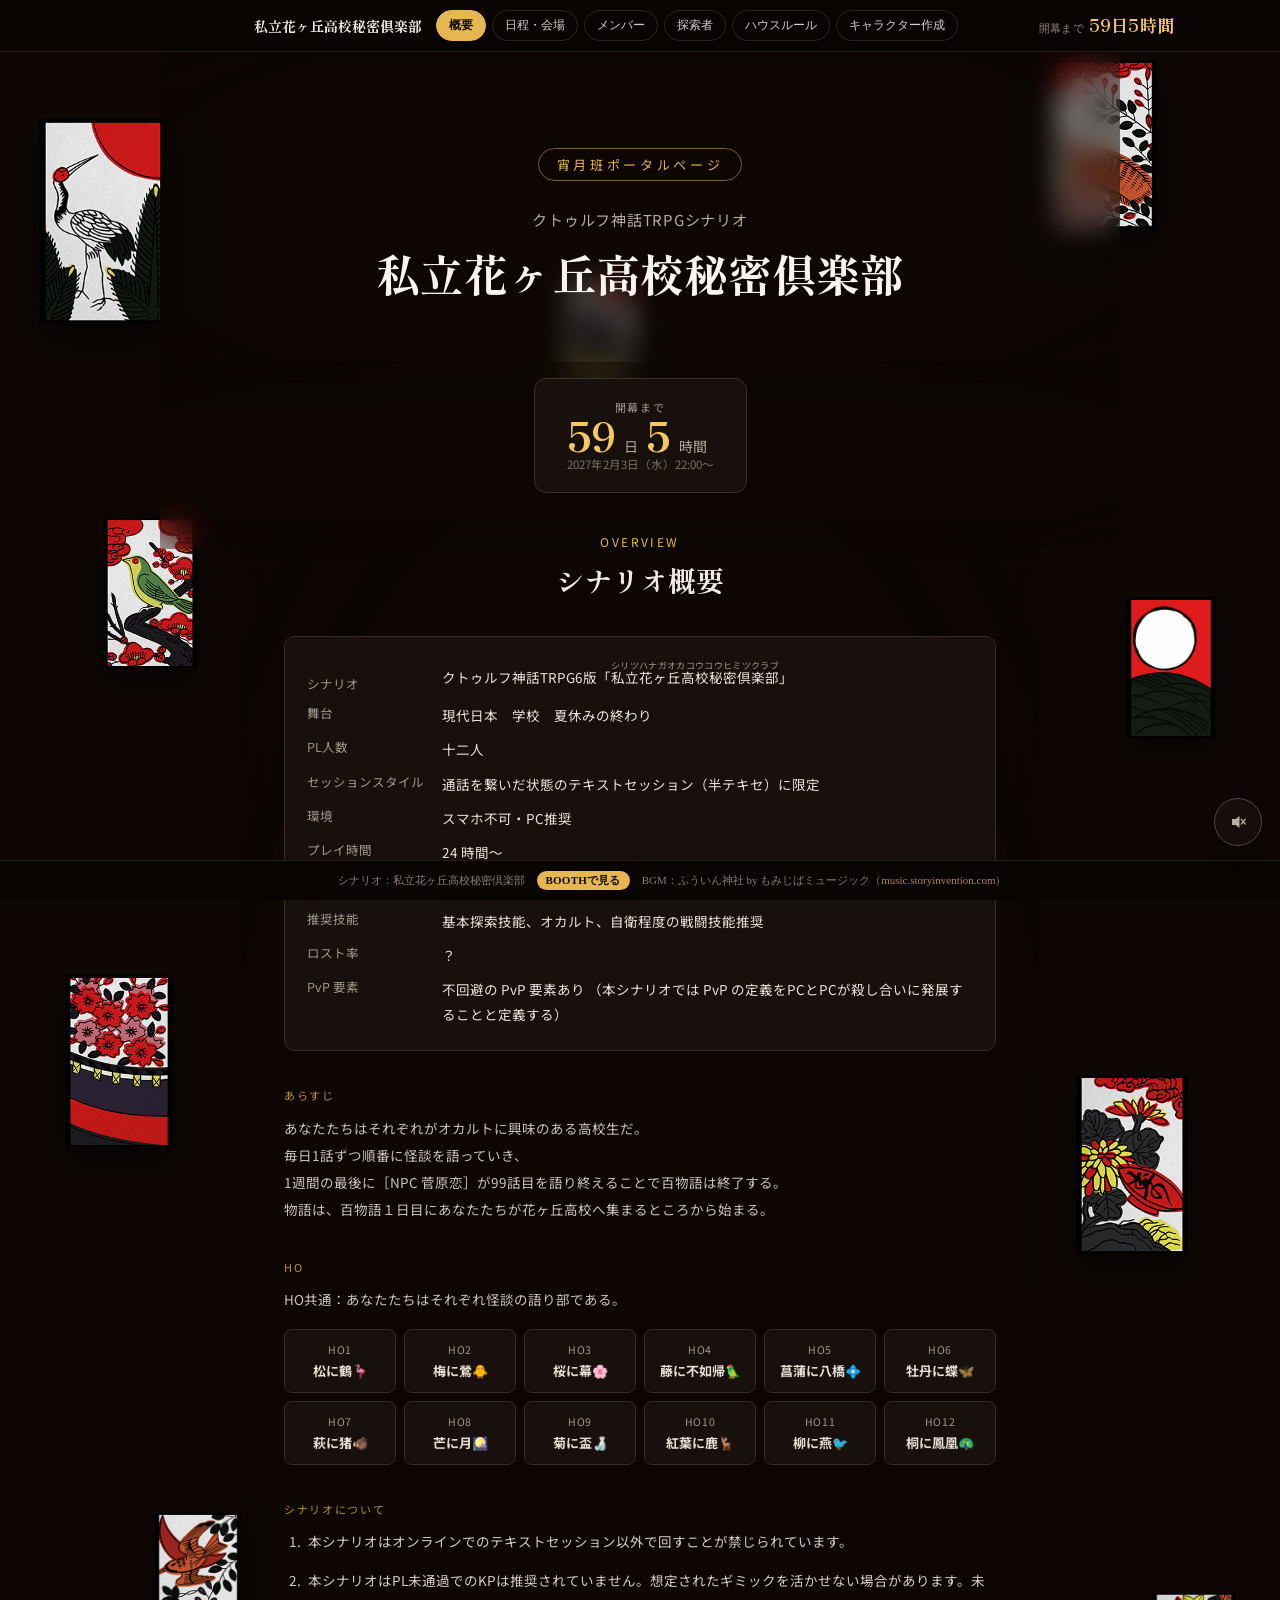
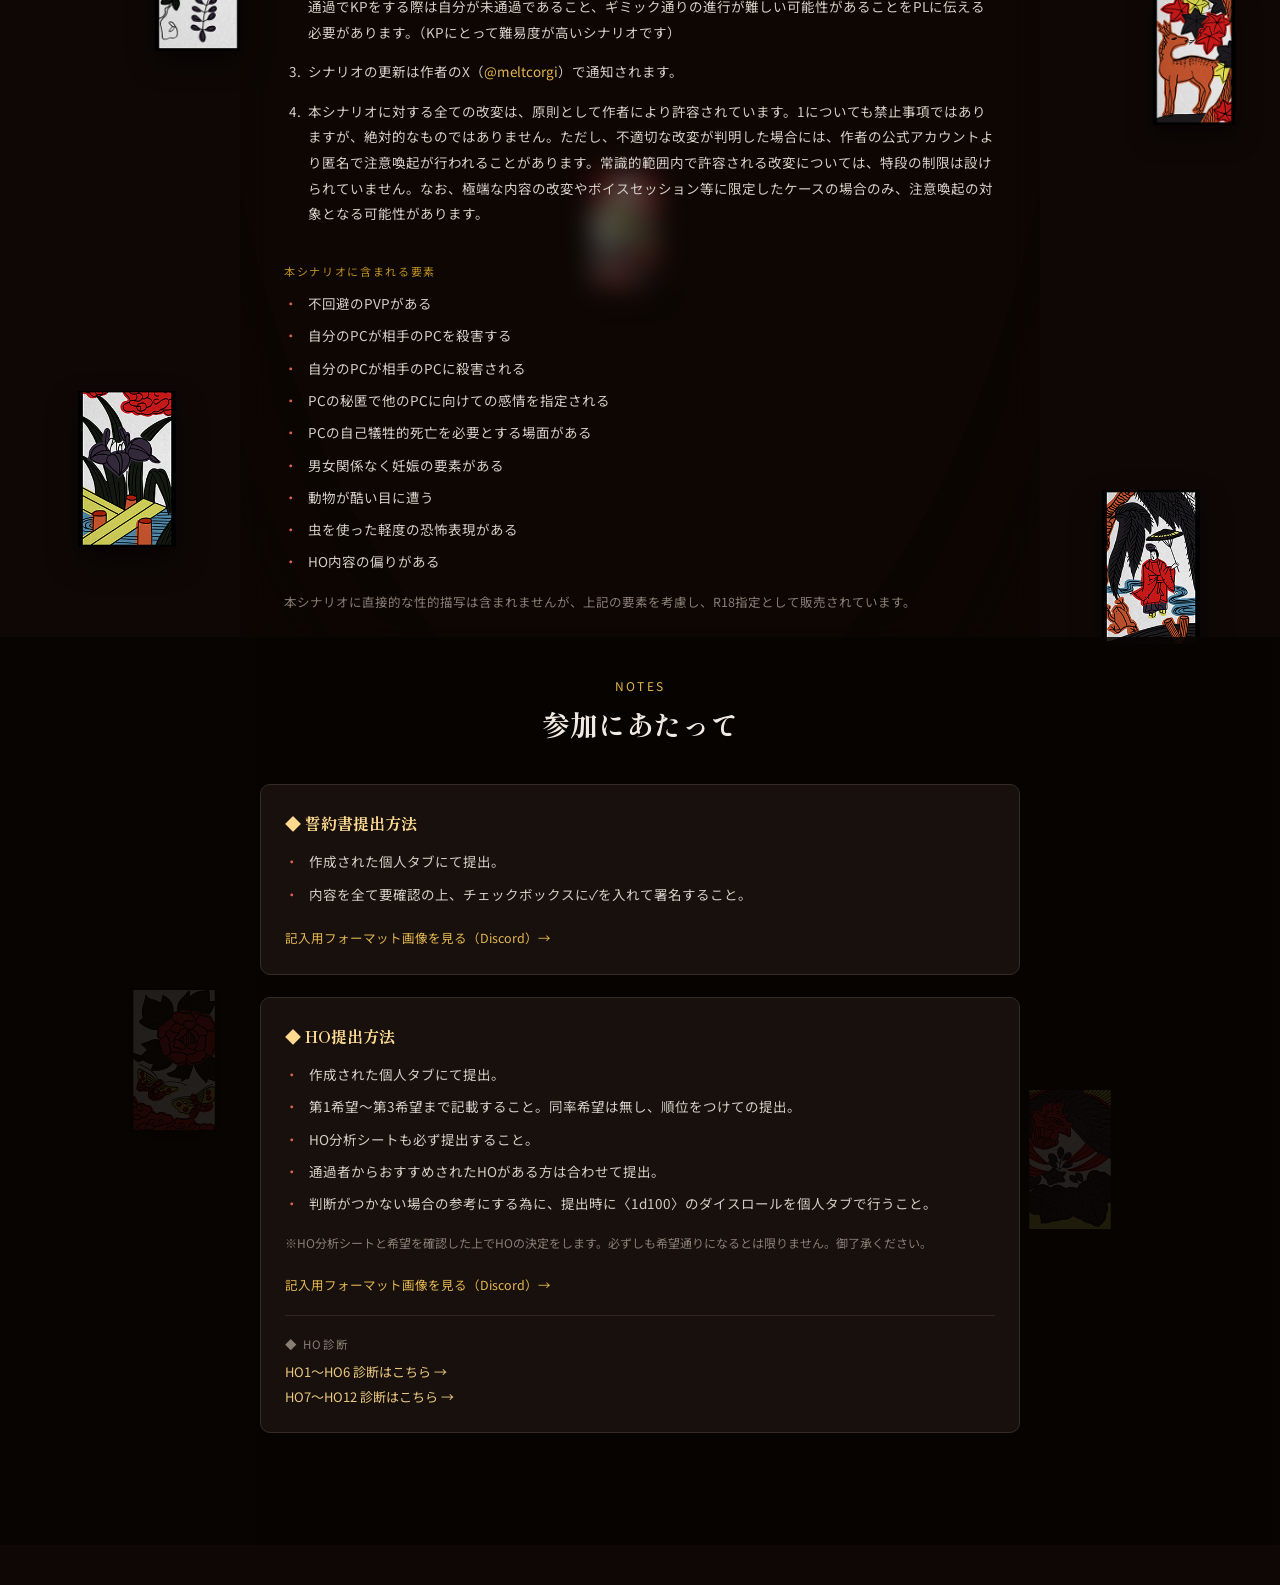
==== commit 00596e9d: "Fix mobile" ====
--- a/index.html
+++ b/index.html
@@ -73,7 +73,7 @@
       <h2 style="font-family:'Shippori Mincho', serif; font-size:28px; margin:0; font-weight:700;">シナリオ概要</h2>
     </div>
 
-    <div style="display:grid; grid-template-columns:auto 1fr; gap:10px 18px; background:oklch(0.18 0.015 50); border:1px solid oklch(0.3 0.02 50); border-radius:10px; padding:24px 22px; text-align:left;">
+    <div class="overview-grid" style="display:grid; grid-template-columns:auto 1fr; gap:10px 18px; background:oklch(0.18 0.015 50); border:1px solid oklch(0.3 0.02 50); border-radius:10px; padding:24px 22px; text-align:left;">
       <div style="color:oklch(0.68 0.02 70); font-size:12.5px; white-space:nowrap; padding-top:13px;">シナリオ</div>
       <div style="color:oklch(0.92 0.012 70); font-size:13.5px; line-height:1.8;">クトゥルフ神話TRPG6版「<ruby>私立花ヶ丘高校秘密倶楽部<rt style="font-size:9px; color:oklch(0.68 0.02 70);">シリツハナガオカコウコウヒミツクラブ</rt></ruby>」</div>
       <div style="color:oklch(0.68 0.02 70); font-size:12.5px; white-space:nowrap;">舞台</div>
--- a/assets/css/site.css
+++ b/assets/css/site.css
@@ -1,4 +1,5 @@
 
+  html { overflow-x: hidden; }
   body { margin: 0; background: oklch(0.14 0.015 50); overflow-x: hidden; }
   * { box-sizing: border-box; }
   :root { --header-height: 60px; --footer-height: 70px; }
@@ -76,6 +77,18 @@
     mask-image: radial-gradient(ellipse 100% 100% at 50% 50%, black 55%, transparent 100%);
     z-index: -1;
     pointer-events: none;
+  }
+  @media (max-width: 480px) {
+    /* このぼかしパネルは左右に-20pxはみ出す作りなので、狭い画面だとページ全体の横スクロールの原因になっていた */
+    .content-panel::before { inset: -10px -8px; }
+  }
+
+  /* ▼ シナリオ概要の表：狭い画面ではラベルと値の横並びだと窮屈で、ふりがな付きの長い語がはみ出すことがあるため
+     ラベル→値を縦積みに切り替える（インライン指定を上書きするため !important） */
+  @media (max-width: 480px) {
+    .overview-grid { grid-template-columns: 1fr !important; gap: 4px 0 !important; }
+    .overview-grid > div:nth-child(odd) { margin-top: 14px !important; }
+    .overview-grid > div:first-child { margin-top: 0 !important; }
   }
 
   /* ▼ キャラクターセレクト風の探索者ラインナップ（タップで花札⇄立ち絵にflip） */
@@ -107,7 +120,6 @@
   }
   @media (max-width: 480px) {
     .char-card { flex: 0 0 84px; width: 84px; }
-    .npc-card { flex: 0 0 84px; width: 84px; }
   }
   .char-card:hover, .char-card:focus-visible { transform: translateY(-8px); }
   /* ▼ NPCカード（探索者カードと同じサイズ感、クリックで詳細モーダル） */
@@ -122,6 +134,11 @@
   }
   .npc-card:hover, .npc-card:focus-visible { transform: translateY(-8px); color: oklch(0.85 0.1 85); border-color: oklch(0.7 0.13 85); }
   .npc-card:focus-visible { outline: 2px solid oklch(0.8 0.13 85); outline-offset: 4px; }
+  /* この上書きは必ず.npc-cardの基本定義より後ろに置くこと（先に書くと上のmax-width:480px側が
+     基本定義に上書きされてしまい、スマホでNPCカードだけ探索者カードより大きいままになるバグがあった） */
+  @media (max-width: 480px) {
+    .npc-card { flex: 0 0 84px; width: 84px; }
+  }
 
   /* ▼ 部活動・人間関係のアコーディオン */
   .info-accordion {
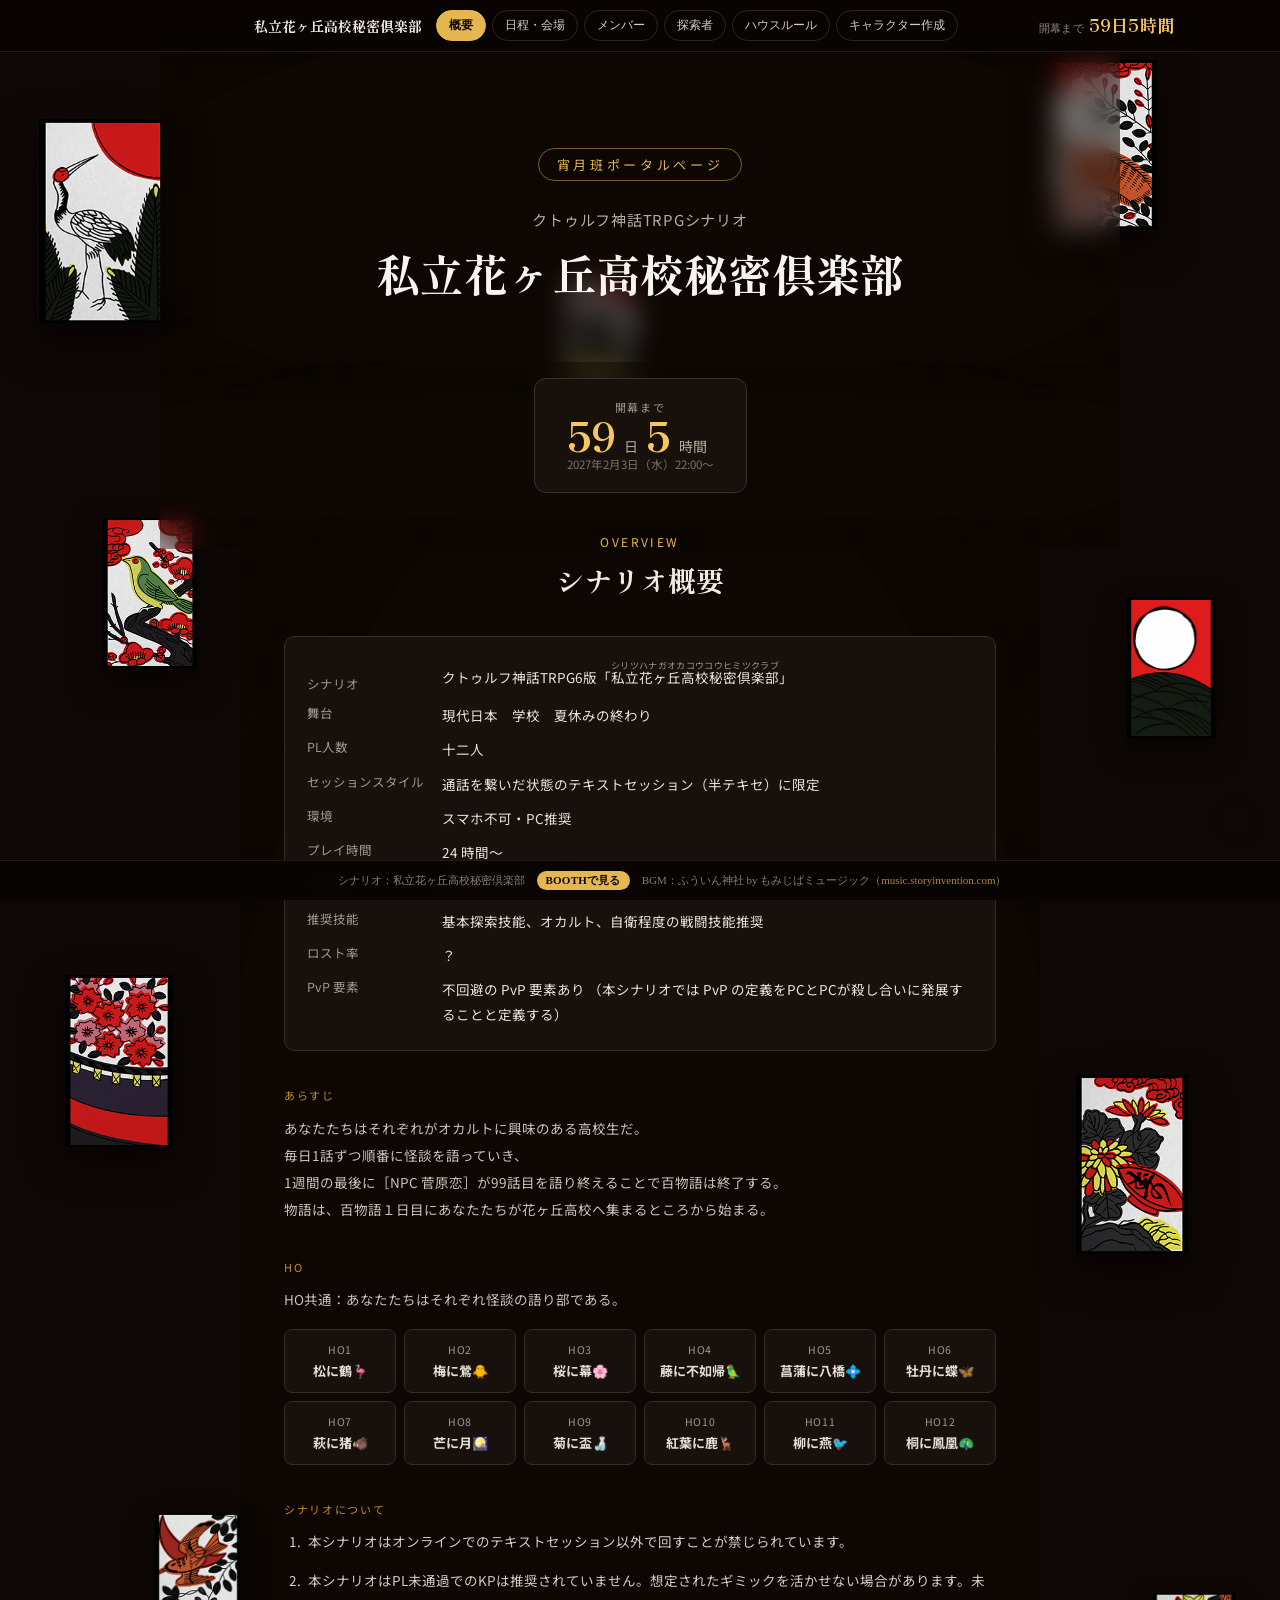
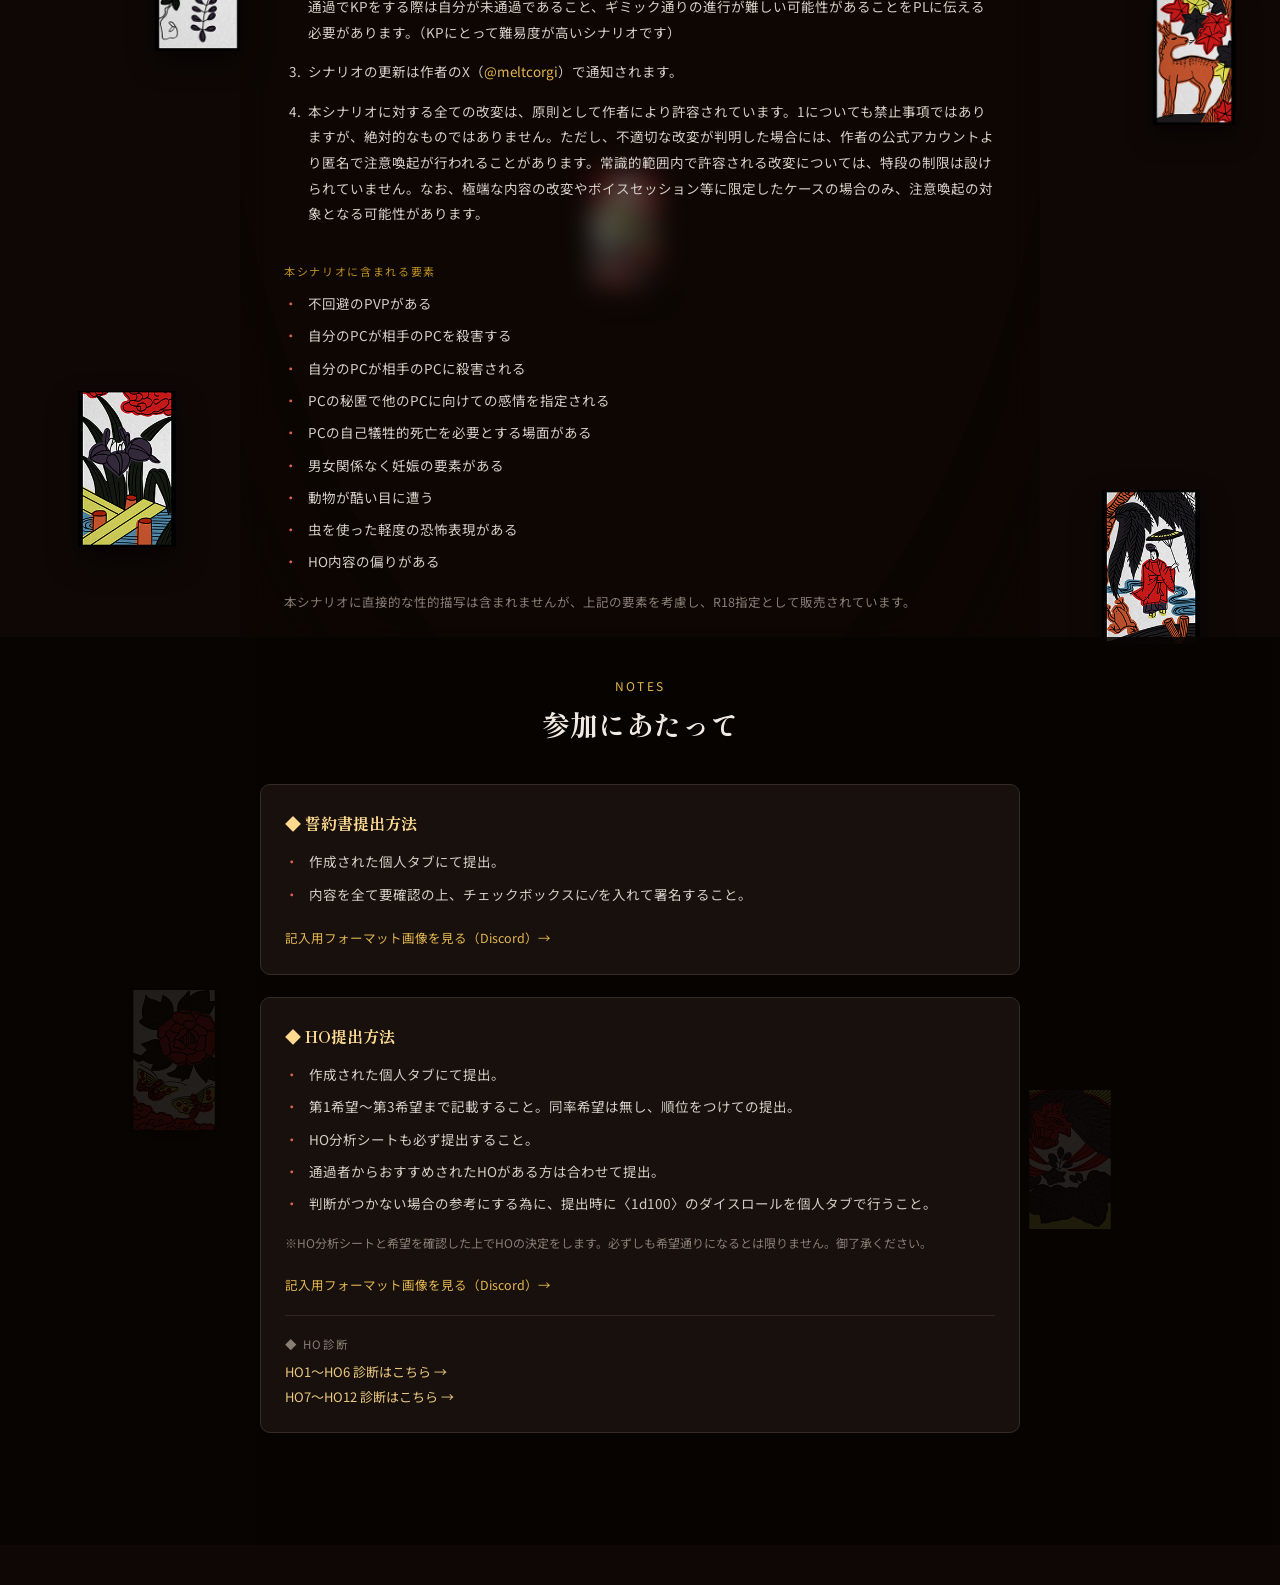
==== commit fe181e71: "Fix bgm" ====
--- a/index.html
+++ b/index.html
@@ -240,7 +240,7 @@
       <svg id="bgm-icon-on" viewBox="0 0 24 24" fill="none" stroke="oklch(0.85 0.13 85)" stroke-width="2" stroke-linecap="round" stroke-linejoin="round" style="display:none;"><polygon points="4 8 4 16 9 16 14 20 14 4 9 8" fill="oklch(0.85 0.13 85)" stroke="none"/><path d="M16 8.5a5 5 0 0 1 0 7"/><path d="M18.5 6a9 9 0 0 1 0 12"/></svg>
     </button>
     <div id="bgm-volume-wrap">
-      <input id="bgm-volume" type="range" min="0" max="100" value="23" oninput="setBgmVolume(this.value)" aria-label="音量">
+      <input id="bgm-volume" type="range" min="0" max="100" value="23" oninput="setBgmVolume(this.value)" onchange="this.blur()" aria-label="音量">
     </div>
   </div>
 <script src="assets/js/site.js"></script>
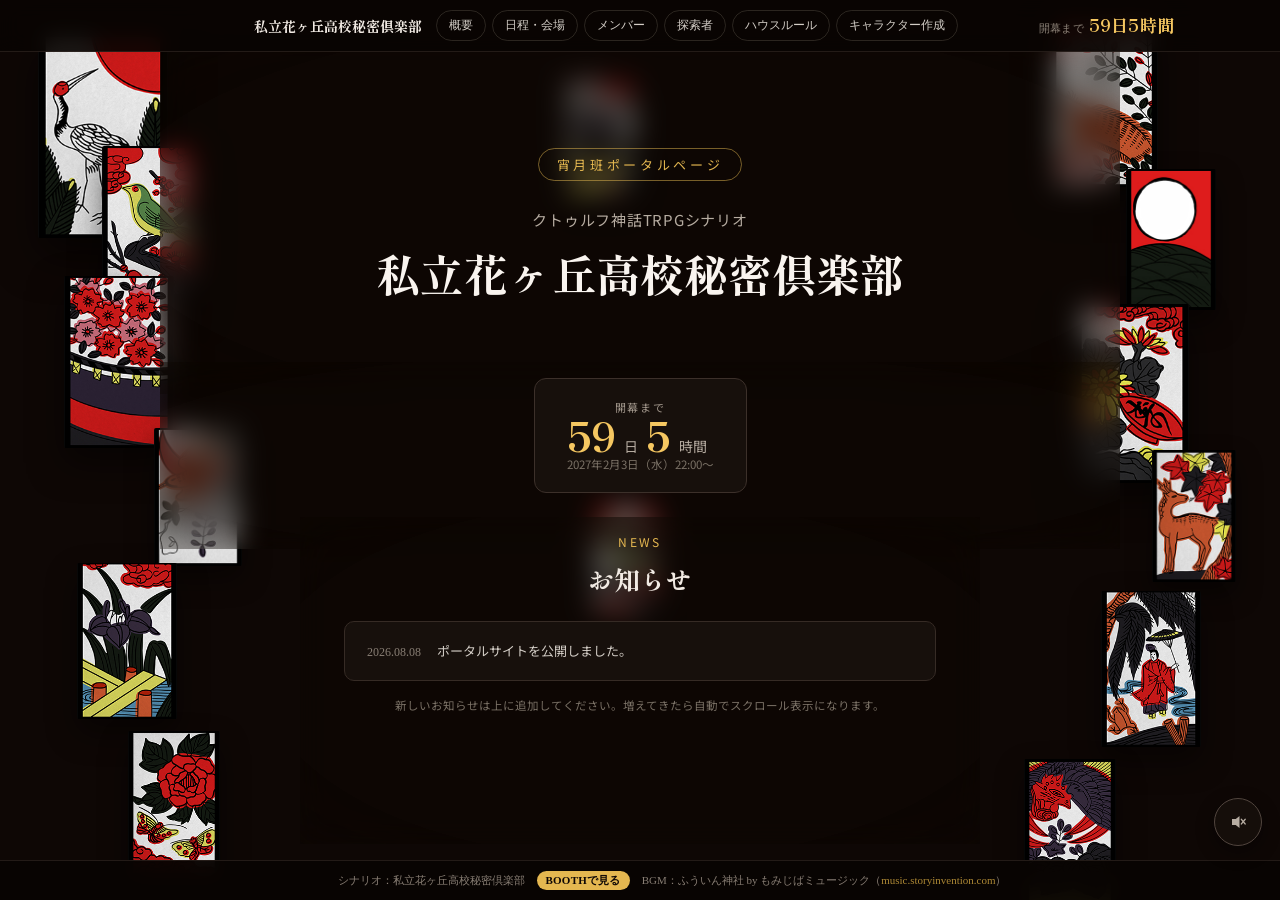
==== commit af629765: "Change index" ====
--- a/index.html
+++ b/index.html
@@ -13,7 +13,7 @@
   <div class="header-inner">
     <a class="brand" href="index.html">私立花ヶ丘高校秘密倶楽部</a>
     <nav>
-      <a href="index.html" class="active">概要</a>
+      <a href="overview.html">概要</a>
       <a href="schedule.html">日程・会場</a>
       <a href="members.html">メンバー</a>
       <a href="investigators.html">探索者</a>
@@ -67,156 +67,20 @@
   </div>
 
 
-  <div id="overview" class="content-panel" style="position:relative; z-index:1; max-width:760px; margin:0 auto; padding:0 24px 24px;">
-    <div style="text-align:center; margin-bottom:36px;">
-      <div style="font-size:12px; letter-spacing:0.2em; color:oklch(0.8 0.13 85); margin-bottom:10px;">OVERVIEW</div>
-      <h2 style="font-family:'Shippori Mincho', serif; font-size:28px; margin:0; font-weight:700;">シナリオ概要</h2>
+  <div id="news" class="content-panel" style="position:relative; z-index:1; max-width:640px; margin:0 auto; padding:0 24px 112px;">
+    <div style="text-align:center; margin-bottom:24px;">
+      <div style="font-size:12px; letter-spacing:0.2em; color:oklch(0.8 0.13 85); margin-bottom:10px;">NEWS</div>
+      <h2 style="font-family:'Shippori Mincho', serif; font-size:26px; margin:0; font-weight:700;">お知らせ</h2>
     </div>
-
-    <div class="overview-grid" style="display:grid; grid-template-columns:auto 1fr; gap:10px 18px; background:oklch(0.18 0.015 50); border:1px solid oklch(0.3 0.02 50); border-radius:10px; padding:24px 22px; text-align:left;">
-      <div style="color:oklch(0.68 0.02 70); font-size:12.5px; white-space:nowrap; padding-top:13px;">シナリオ</div>
-      <div style="color:oklch(0.92 0.012 70); font-size:13.5px; line-height:1.8;">クトゥルフ神話TRPG6版「<ruby>私立花ヶ丘高校秘密倶楽部<rt style="font-size:9px; color:oklch(0.68 0.02 70);">シリツハナガオカコウコウヒミツクラブ</rt></ruby>」</div>
-      <div style="color:oklch(0.68 0.02 70); font-size:12.5px; white-space:nowrap;">舞台</div>
-      <div style="color:oklch(0.92 0.012 70); font-size:13.5px; line-height:1.8;">現代日本　学校　夏休みの終わり</div>
-      <div style="color:oklch(0.68 0.02 70); font-size:12.5px; white-space:nowrap;">PL人数</div>
-      <div style="color:oklch(0.92 0.012 70); font-size:13.5px; line-height:1.8;">十二人</div>
-      <div style="color:oklch(0.68 0.02 70); font-size:12.5px; white-space:nowrap;">セッションスタイル</div>
-      <div style="color:oklch(0.92 0.012 70); font-size:13.5px; line-height:1.8;">通話を繋いだ状態のテキストセッション（半テキセ）に限定</div>
-      <div style="color:oklch(0.68 0.02 70); font-size:12.5px; white-space:nowrap;">環境</div>
-      <div style="color:oklch(0.92 0.012 70); font-size:13.5px; line-height:1.8;">スマホ不可・PC推奨</div>
-      <div style="color:oklch(0.68 0.02 70); font-size:12.5px; white-space:nowrap;">プレイ時間</div>
-      <div style="color:oklch(0.92 0.012 70); font-size:13.5px; line-height:1.8;">24 時間〜</div>
-      <div style="color:oklch(0.68 0.02 70); font-size:12.5px; white-space:nowrap;">PC 設定</div>
-      <div style="color:oklch(0.92 0.012 70); font-size:13.5px; line-height:1.8;">秘匿あり、新規学生探索者限定</div>
-      <div style="color:oklch(0.68 0.02 70); font-size:12.5px; white-space:nowrap;">推奨技能</div>
-      <div style="color:oklch(0.92 0.012 70); font-size:13.5px; line-height:1.8;">基本探索技能、オカルト、自衛程度の戦闘技能推奨</div>
-      <div style="color:oklch(0.68 0.02 70); font-size:12.5px; white-space:nowrap;">ロスト率</div>
-      <div style="color:oklch(0.92 0.012 70); font-size:13.5px; line-height:1.8;">？</div>
-      <div style="color:oklch(0.68 0.02 70); font-size:12.5px; white-space:nowrap;">PvP 要素</div>
-      <div style="color:oklch(0.92 0.012 70); font-size:13.5px; line-height:1.8;">不回避の PvP 要素あり （本シナリオでは PvP の定義をPCとPCが殺し合いに発展することと定義する）</div>
+    <div style="background:oklch(0.18 0.015 50); border:1px solid oklch(0.3 0.02 50); border-radius:10px; overflow:hidden;">
+      <ul id="news-list" style="list-style:none; margin:0; padding:4px 0; max-height:280px; overflow-y:auto;">
+        <li style="display:flex; gap:16px; align-items:baseline; padding:14px 22px; border-bottom:1px solid oklch(0.26 0.02 50);">
+          <span style="flex-shrink:0; font-family:'Shippori Mincho', serif; font-size:12px; color:oklch(0.6 0.02 70);">2026.08.08</span>
+          <span style="font-size:13px; color:oklch(0.85 0.012 70); line-height:1.7;">ポータルサイトを公開しました。</span>
+        </li>
+      </ul>
     </div>
-
-    <div style="text-align:left;">
-      <div style="font-size:11px; letter-spacing:0.15em; color:oklch(0.68 0.13 85); margin:36px 0 12px;">あらすじ</div>
-      <p style="font-size:13.5px; line-height:2; color:oklch(0.82 0.012 70); margin:0;">あなたたちはそれぞれがオカルトに興味のある高校生だ。<br>毎日1話ずつ順番に怪談を語っていき、<br>1週間の最後に［NPC 菅原恋］が99話目を語り終えることで百物語は終了する。<br>物語は、百物語１日目にあなたたちが花ヶ丘高校へ集まるところから始まる。</p>
-
-      <div style="font-size:11px; letter-spacing:0.15em; color:oklch(0.68 0.13 85); margin:36px 0 12px;">HO</div>
-      <p style="font-size:13.5px; line-height:1.9; color:oklch(0.82 0.012 70); margin:0 0 16px;">HO共通：あなたたちはそれぞれ怪談の語り部である。</p>
-      <div style="display:grid; grid-template-columns:repeat(auto-fit, minmax(96px, 1fr)); gap:8px;">
-      <div style="background:oklch(0.18 0.015 50); border:1px solid oklch(0.3 0.02 50); border-radius:8px; padding:12px 8px; text-align:center;">
-        <div style="font-size:10.5px; color:oklch(0.68 0.02 70); letter-spacing:0.05em; margin-bottom:4px;">HO1</div>
-        <div style="font-size:13px; color:oklch(0.9 0.012 70); font-weight:700;">松に鶴🦩</div>
-      </div>
-      <div style="background:oklch(0.18 0.015 50); border:1px solid oklch(0.3 0.02 50); border-radius:8px; padding:12px 8px; text-align:center;">
-        <div style="font-size:10.5px; color:oklch(0.68 0.02 70); letter-spacing:0.05em; margin-bottom:4px;">HO2</div>
-        <div style="font-size:13px; color:oklch(0.9 0.012 70); font-weight:700;">梅に鶯🐥</div>
-      </div>
-      <div style="background:oklch(0.18 0.015 50); border:1px solid oklch(0.3 0.02 50); border-radius:8px; padding:12px 8px; text-align:center;">
-        <div style="font-size:10.5px; color:oklch(0.68 0.02 70); letter-spacing:0.05em; margin-bottom:4px;">HO3</div>
-        <div style="font-size:13px; color:oklch(0.9 0.012 70); font-weight:700;">桜に幕🌸</div>
-      </div>
-      <div style="background:oklch(0.18 0.015 50); border:1px solid oklch(0.3 0.02 50); border-radius:8px; padding:12px 8px; text-align:center;">
-        <div style="font-size:10.5px; color:oklch(0.68 0.02 70); letter-spacing:0.05em; margin-bottom:4px;">HO4</div>
-        <div style="font-size:13px; color:oklch(0.9 0.012 70); font-weight:700;">藤に不如帰🦜</div>
-      </div>
-      <div style="background:oklch(0.18 0.015 50); border:1px solid oklch(0.3 0.02 50); border-radius:8px; padding:12px 8px; text-align:center;">
-        <div style="font-size:10.5px; color:oklch(0.68 0.02 70); letter-spacing:0.05em; margin-bottom:4px;">HO5</div>
-        <div style="font-size:13px; color:oklch(0.9 0.012 70); font-weight:700;">菖蒲に八橋💠</div>
-      </div>
-      <div style="background:oklch(0.18 0.015 50); border:1px solid oklch(0.3 0.02 50); border-radius:8px; padding:12px 8px; text-align:center;">
-        <div style="font-size:10.5px; color:oklch(0.68 0.02 70); letter-spacing:0.05em; margin-bottom:4px;">HO6</div>
-        <div style="font-size:13px; color:oklch(0.9 0.012 70); font-weight:700;">牡丹に蝶🦋</div>
-      </div>
-      <div style="background:oklch(0.18 0.015 50); border:1px solid oklch(0.3 0.02 50); border-radius:8px; padding:12px 8px; text-align:center;">
-        <div style="font-size:10.5px; color:oklch(0.68 0.02 70); letter-spacing:0.05em; margin-bottom:4px;">HO7</div>
-        <div style="font-size:13px; color:oklch(0.9 0.012 70); font-weight:700;">萩に猪🐗</div>
-      </div>
-      <div style="background:oklch(0.18 0.015 50); border:1px solid oklch(0.3 0.02 50); border-radius:8px; padding:12px 8px; text-align:center;">
-        <div style="font-size:10.5px; color:oklch(0.68 0.02 70); letter-spacing:0.05em; margin-bottom:4px;">HO8</div>
-        <div style="font-size:13px; color:oklch(0.9 0.012 70); font-weight:700;">芒に月🎑</div>
-      </div>
-      <div style="background:oklch(0.18 0.015 50); border:1px solid oklch(0.3 0.02 50); border-radius:8px; padding:12px 8px; text-align:center;">
-        <div style="font-size:10.5px; color:oklch(0.68 0.02 70); letter-spacing:0.05em; margin-bottom:4px;">HO9</div>
-        <div style="font-size:13px; color:oklch(0.9 0.012 70); font-weight:700;">菊に盃🍶</div>
-      </div>
-      <div style="background:oklch(0.18 0.015 50); border:1px solid oklch(0.3 0.02 50); border-radius:8px; padding:12px 8px; text-align:center;">
-        <div style="font-size:10.5px; color:oklch(0.68 0.02 70); letter-spacing:0.05em; margin-bottom:4px;">HO10</div>
-        <div style="font-size:13px; color:oklch(0.9 0.012 70); font-weight:700;">紅葉に鹿🦌</div>
-      </div>
-      <div style="background:oklch(0.18 0.015 50); border:1px solid oklch(0.3 0.02 50); border-radius:8px; padding:12px 8px; text-align:center;">
-        <div style="font-size:10.5px; color:oklch(0.68 0.02 70); letter-spacing:0.05em; margin-bottom:4px;">HO11</div>
-        <div style="font-size:13px; color:oklch(0.9 0.012 70); font-weight:700;">柳に燕🐦</div>
-      </div>
-      <div style="background:oklch(0.18 0.015 50); border:1px solid oklch(0.3 0.02 50); border-radius:8px; padding:12px 8px; text-align:center;">
-        <div style="font-size:10.5px; color:oklch(0.68 0.02 70); letter-spacing:0.05em; margin-bottom:4px;">HO12</div>
-        <div style="font-size:13px; color:oklch(0.9 0.012 70); font-weight:700;">桐に鳳凰🦚</div>
-      </div>
-      </div>
-
-      <div style="font-size:11px; letter-spacing:0.15em; color:oklch(0.68 0.13 85); margin:36px 0 12px;">シナリオについて</div>
-      <ol style="margin:0; padding-left:20px;">
-      <li style="font-size:13.5px; line-height:1.9; color:oklch(0.85 0.012 70); margin-bottom:14px; padding-left:4px;">本シナリオはオンラインでのテキストセッション以外で回すことが禁じられています。</li>
-      <li style="font-size:13.5px; line-height:1.9; color:oklch(0.85 0.012 70); margin-bottom:14px; padding-left:4px;">本シナリオはPL未通過でのKPは推奨されていません。想定されたギミックを活かせない場合があります。未通過でKPをする際は自分が未通過であること、ギミック通りの進行が難しい可能性があることをPLに伝える必要があります。（KPにとって難易度が高いシナリオです）</li>
-      <li style="font-size:13.5px; line-height:1.9; color:oklch(0.85 0.012 70); margin-bottom:14px; padding-left:4px;">シナリオの更新は作者のX（<a href="https://x.com/meltcorgi" target="_blank" rel="noopener" style="color:oklch(0.8 0.13 85); text-decoration:none;">@meltcorgi</a>）で通知されます。</li>
-      <li style="font-size:13.5px; line-height:1.9; color:oklch(0.85 0.012 70); margin-bottom:14px; padding-left:4px;">本シナリオに対する全ての改変は、原則として作者により許容されています。1についても禁止事項ではありますが、絶対的なものではありません。ただし、不適切な改変が判明した場合には、作者の公式アカウントより匿名で注意喚起が行われることがあります。常識的範囲内で許容される改変については、特段の制限は設けられていません。なお、極端な内容の改変やボイスセッション等に限定したケースの場合のみ、注意喚起の対象となる可能性があります。</li>
-      </ol>
-
-      <div style="font-size:11px; letter-spacing:0.15em; color:oklch(0.68 0.13 85); margin:36px 0 12px;">本シナリオに含まれる要素</div>
-      <ul style="list-style:none; margin:0 0 16px; padding:0; display:flex; flex-direction:column; gap:8px;">
-        <li style="display:flex; gap:10px; align-items:flex-start; font-size:13.5px; line-height:1.8; color:oklch(0.85 0.012 70);"><span style="color:oklch(0.65 0.16 30); flex-shrink:0;">・</span>不回避のPVPがある</li>
-        <li style="display:flex; gap:10px; align-items:flex-start; font-size:13.5px; line-height:1.8; color:oklch(0.85 0.012 70);"><span style="color:oklch(0.65 0.16 30); flex-shrink:0;">・</span>自分のPCが相手のPCを殺害する</li>
-        <li style="display:flex; gap:10px; align-items:flex-start; font-size:13.5px; line-height:1.8; color:oklch(0.85 0.012 70);"><span style="color:oklch(0.65 0.16 30); flex-shrink:0;">・</span>自分のPCが相手のPCに殺害される</li>
-        <li style="display:flex; gap:10px; align-items:flex-start; font-size:13.5px; line-height:1.8; color:oklch(0.85 0.012 70);"><span style="color:oklch(0.65 0.16 30); flex-shrink:0;">・</span>PCの秘匿で他のPCに向けての感情を指定される</li>
-        <li style="display:flex; gap:10px; align-items:flex-start; font-size:13.5px; line-height:1.8; color:oklch(0.85 0.012 70);"><span style="color:oklch(0.65 0.16 30); flex-shrink:0;">・</span>PCの自己犠牲的死亡を必要とする場面がある</li>
-        <li style="display:flex; gap:10px; align-items:flex-start; font-size:13.5px; line-height:1.8; color:oklch(0.85 0.012 70);"><span style="color:oklch(0.65 0.16 30); flex-shrink:0;">・</span>男女関係なく妊娠の要素がある</li>
-        <li style="display:flex; gap:10px; align-items:flex-start; font-size:13.5px; line-height:1.8; color:oklch(0.85 0.012 70);"><span style="color:oklch(0.65 0.16 30); flex-shrink:0;">・</span>動物が酷い目に遭う</li>
-        <li style="display:flex; gap:10px; align-items:flex-start; font-size:13.5px; line-height:1.8; color:oklch(0.85 0.012 70);"><span style="color:oklch(0.65 0.16 30); flex-shrink:0;">・</span>虫を使った軽度の恐怖表現がある</li>
-        <li style="display:flex; gap:10px; align-items:flex-start; font-size:13.5px; line-height:1.8; color:oklch(0.85 0.012 70);"><span style="color:oklch(0.65 0.16 30); flex-shrink:0;">・</span>HO内容の偏りがある</li>
-      </ul>
-      <p style="font-size:12.5px; line-height:1.9; color:oklch(0.6 0.02 70); margin:0;">本シナリオに直接的な性的描写は含まれませんが、上記の要素を考慮し、R18指定として販売されています。</p>
-    </div>
-  </div>
-
-  <div id="notes" style="position:relative; z-index:1; background:oklch(0.11 0.012 50 / 0.88); padding:40px 24px 112px;">
-    <div style="max-width:760px; margin:0 auto;">
-      <div style="text-align:center;">
-        <div style="font-size:12px; letter-spacing:0.2em; color:oklch(0.8 0.13 85); margin-bottom:10px;">NOTES</div>
-        <h2 style="font-family:'Shippori Mincho', serif; font-size:28px; margin:0 0 40px; font-weight:700;">参加にあたって</h2>
-      </div>
-
-      <div style="display:flex; flex-direction:column; gap:22px; text-align:left;">
-
-        <div style="background:oklch(0.18 0.015 50); border:1px solid oklch(0.3 0.02 50); border-radius:10px; padding:26px 24px;">
-          <h3 style="font-family:'Shippori Mincho', serif; font-size:16px; margin:0 0 14px; font-weight:700; color:oklch(0.9 0.1 85);">◆ 誓約書提出方法</h3>
-          <ul style="list-style:none; margin:0 0 18px; padding:0; display:flex; flex-direction:column; gap:8px;">
-            <li style="display:flex; gap:10px; align-items:flex-start; font-size:13.5px; line-height:1.8; color:oklch(0.85 0.012 70);"><span style="color:oklch(0.65 0.16 30); flex-shrink:0;">・</span>作成された個人タブにて提出。</li>
-            <li style="display:flex; gap:10px; align-items:flex-start; font-size:13.5px; line-height:1.8; color:oklch(0.85 0.012 70);"><span style="color:oklch(0.65 0.16 30); flex-shrink:0;">・</span>内容を全て要確認の上、チェックボックスに✓を入れて署名すること。</li>
-          </ul>
-          <a href="https://discord.com/channels/1503812629678919773/1503955095447146557" target="_blank" rel="noopener" style="display:inline-flex; align-items:center; gap:6px; font-size:12.5px; color:oklch(0.8 0.13 85); text-decoration:none;">記入用フォーマット画像を見る（Discord）→</a>
-        </div>
-
-        <div style="background:oklch(0.18 0.015 50); border:1px solid oklch(0.3 0.02 50); border-radius:10px; padding:26px 24px;">
-          <h3 style="font-family:'Shippori Mincho', serif; font-size:16px; margin:0 0 14px; font-weight:700; color:oklch(0.9 0.1 85);">◆ HO提出方法</h3>
-          <ul style="list-style:none; margin:0 0 16px; padding:0; display:flex; flex-direction:column; gap:8px;">
-            <li style="display:flex; gap:10px; align-items:flex-start; font-size:13.5px; line-height:1.8; color:oklch(0.85 0.012 70);"><span style="color:oklch(0.65 0.16 30); flex-shrink:0;">・</span>作成された個人タブにて提出。</li>
-            <li style="display:flex; gap:10px; align-items:flex-start; font-size:13.5px; line-height:1.8; color:oklch(0.85 0.012 70);"><span style="color:oklch(0.65 0.16 30); flex-shrink:0;">・</span>第1希望～第3希望まで記載すること。同率希望は無し、順位をつけての提出。</li>
-            <li style="display:flex; gap:10px; align-items:flex-start; font-size:13.5px; line-height:1.8; color:oklch(0.85 0.012 70);"><span style="color:oklch(0.65 0.16 30); flex-shrink:0;">・</span>HO分析シートも必ず提出すること。</li>
-            <li style="display:flex; gap:10px; align-items:flex-start; font-size:13.5px; line-height:1.8; color:oklch(0.85 0.012 70);"><span style="color:oklch(0.65 0.16 30); flex-shrink:0;">・</span>通過者からおすすめされたHOがある方は合わせて提出。</li>
-            <li style="display:flex; gap:10px; align-items:flex-start; font-size:13.5px; line-height:1.8; color:oklch(0.85 0.012 70);"><span style="color:oklch(0.65 0.16 30); flex-shrink:0;">・</span>判断がつかない場合の参考にする為に、提出時に〈1d100〉のダイスロールを個人タブで行うこと。</li>
-          </ul>
-          <p style="font-size:12px; color:oklch(0.6 0.02 70); line-height:1.8; margin:0 0 18px;">※HO分析シートと希望を確認した上でHOの決定をします。必ずしも希望通りになるとは限りません。御了承ください。</p>
-          <a href="https://discord.com/channels/1503812629678919773/1503955645869588541" target="_blank" rel="noopener" style="display:inline-flex; align-items:center; gap:6px; font-size:12.5px; color:oklch(0.8 0.13 85); text-decoration:none;">記入用フォーマット画像を見る（Discord）→</a>
-          <div style="margin-top:20px; padding-top:20px; border-top:1px solid oklch(0.28 0.02 50);">
-            <p style="font-size:11.5px; letter-spacing:0.12em; color:oklch(0.6 0.02 70); margin:0 0 10px;">◆ HO診断</p>
-            <div style="display:flex; flex-direction:column; gap:6px;">
-              <a href="https://kuizy.net/analysis/3002" target="_blank" rel="noopener" style="font-size:13px; color:oklch(0.85 0.1 85); text-decoration:none;">HO1～HO6 診断はこちら →</a>
-              <a href="https://kuizy.net/analysis/3003" target="_blank" rel="noopener" style="font-size:13px; color:oklch(0.85 0.1 85); text-decoration:none;">HO7～HO12 診断はこちら →</a>
-            </div>
-          </div>
-        </div>
-
-      </div>
-    </div>
+    <p style="font-size:11.5px; color:oklch(0.55 0.02 70); text-align:center; margin:14px 0 0; line-height:1.8;">新しいお知らせは上に追加してください。増えてきたら自動でスクロール表示になります。</p>
   </div>
 
 </div>
--- a/assets/css/site.css
+++ b/assets/css/site.css
@@ -390,3 +390,9 @@
     #back-to-top { left: 14px; top: -20px; width: 40px; height: 36px; }
   }
 
+  /* ▼ トップページのお知らせ一覧：増えてきたら中だけスクロールするコンパクトな箱にする */
+  #news-list { scrollbar-width: thin; scrollbar-color: oklch(0.4 0.05 70) transparent; }
+  #news-list::-webkit-scrollbar { width: 6px; }
+  #news-list::-webkit-scrollbar-thumb { background: oklch(0.4 0.05 70); border-radius: 999px; }
+  #news-list li:last-child { border-bottom: none !important; }
+
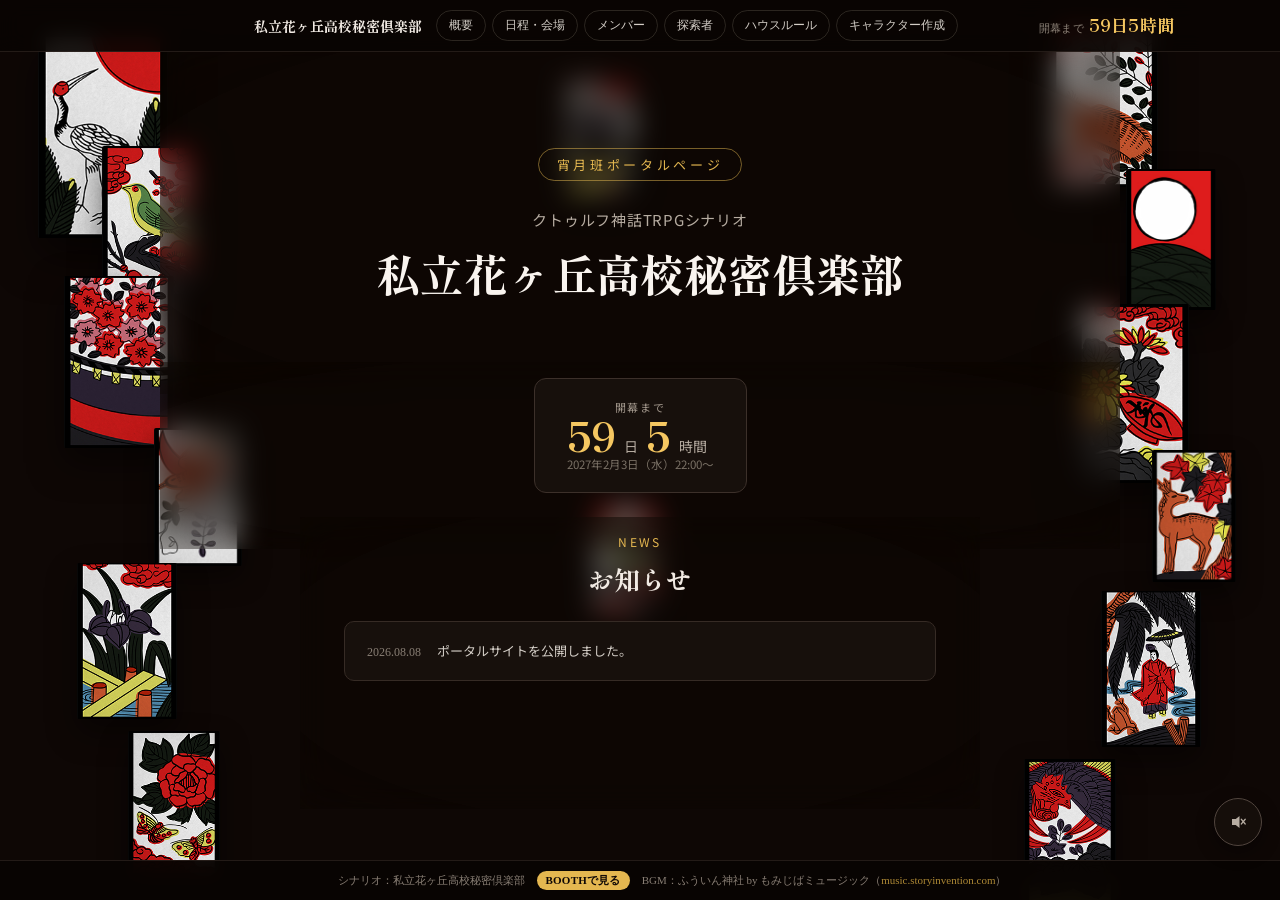
==== commit 59c2ef78: "Change index" ====
--- a/index.html
+++ b/index.html
@@ -80,7 +80,6 @@
         </li>
       </ul>
     </div>
-    <p style="font-size:11.5px; color:oklch(0.55 0.02 70); text-align:center; margin:14px 0 0; line-height:1.8;">新しいお知らせは上に追加してください。増えてきたら自動でスクロール表示になります。</p>
   </div>
 
 </div>
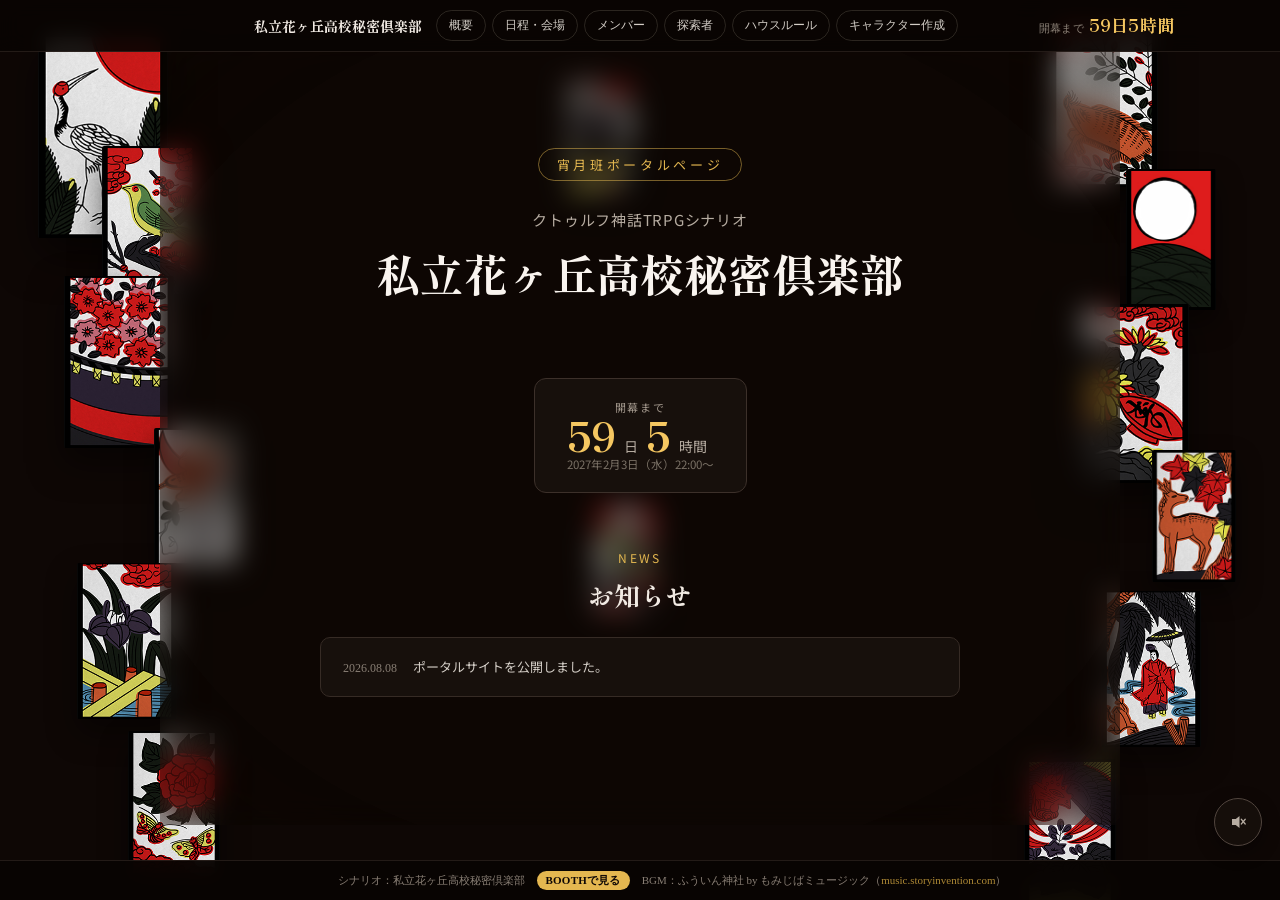
==== commit f2b2bb79: "Change index" ====
--- a/index.html
+++ b/index.html
@@ -44,14 +44,12 @@
     <div style="position:absolute; top:8.75%; left:44%; width:76px; height:119px; border-radius:2px; box-shadow:0 11px 24px rgba(0,0,0,.40); opacity:0.85; --r0:4deg; --r1:9deg; --dx:5px; --dy:5px; animation:cardDrift 24s ease-in-out infinite 3.6s;"><img src="assets/hanafuda/05.png" alt="花札" style="width:100%;height:100%;object-fit:cover;border-radius:2px;display:block;"></div>
     <div style="position:absolute; top:55.625%; left:46%; width:74px; height:116px; border-radius:2px; box-shadow:0 10px 23px rgba(0,0,0,.40); opacity:0.85; --r0:-6deg; --r1:-2deg; --dx:-5px; --dy:7px; animation:cardDrift 23s ease-in-out infinite 1.1s;"><img src="assets/hanafuda/02.png" alt="花札" style="width:100%;height:100%;object-fit:cover;border-radius:2px;display:block;"></div>
   </div>
-  <div class="content-panel" style="position:relative; z-index:1; max-width:920px; margin:0 auto; padding:96px 24px 72px; text-align:center;">
+  <div class="content-panel" style="position:relative; z-index:1; max-width:920px; margin:0 auto; padding:96px 24px 112px; text-align:center;">
     <div style="display:inline-block; font-size:13px; letter-spacing:0.28em; color:oklch(0.8 0.13 85); border:1px solid oklch(0.8 0.13 85 / 0.5); padding:6px 18px; border-radius:999px; margin-bottom:28px;">宵月班ポータルページ</div>
     <p style="font-size:15px; letter-spacing:0.05em; color:oklch(0.75 0.02 70); margin:0 0 10px;">クトゥルフ神話TRPGシナリオ</p>
     <h1 style="font-family:'Shippori Mincho', serif; font-size:44px; line-height:1.5; margin:0; font-weight:700; color:oklch(0.97 0.008 70);">私立花ヶ丘高校秘密倶楽部</h1>
-  </div>
 
-  <div class="content-panel" style="position:relative; z-index:1; max-width:920px; margin:0 auto; padding:0 24px 40px; text-align:center;">
-    <div id="countdown" style="display:inline-flex; flex-direction:column; align-items:center; gap:6px; background:oklch(0.18 0.015 50); border:1px solid oklch(0.32 0.02 50); border-radius:12px; padding:20px 32px;">
+    <div id="countdown" style="margin-top:72px; display:inline-flex; flex-direction:column; align-items:center; gap:6px; background:oklch(0.18 0.015 50); border:1px solid oklch(0.32 0.02 50); border-radius:12px; padding:20px 32px;">
       <div id="countdown-pending">
         <div style="font-size:11px; letter-spacing:0.15em; color:oklch(0.68 0.02 70);">開幕まで</div>
         <div style="display:flex; align-items:baseline; gap:8px;">
@@ -64,16 +62,14 @@
       </div>
       <div id="countdown-arrived" style="display:none; font-family:'Shippori Mincho', serif; font-size:40px; font-weight:700; color:oklch(0.85 0.13 85); line-height:1;">開幕</div>
     </div>
-  </div>
 
-
-  <div id="news" class="content-panel" style="position:relative; z-index:1; max-width:640px; margin:0 auto; padding:0 24px 112px;">
-    <div style="text-align:center; margin-bottom:24px;">
-      <div style="font-size:12px; letter-spacing:0.2em; color:oklch(0.8 0.13 85); margin-bottom:10px;">NEWS</div>
-      <h2 style="font-family:'Shippori Mincho', serif; font-size:26px; margin:0; font-weight:700;">お知らせ</h2>
-    </div>
-    <div style="background:oklch(0.18 0.015 50); border:1px solid oklch(0.3 0.02 50); border-radius:10px; overflow:hidden;">
-      <ul id="news-list" style="list-style:none; margin:0; padding:4px 0; max-height:280px; overflow-y:auto;">
+    <div id="news" style="margin-top:56px; max-width:640px; margin-left:auto; margin-right:auto;">
+      <div style="text-align:center; margin-bottom:24px;">
+        <div style="font-size:12px; letter-spacing:0.2em; color:oklch(0.8 0.13 85); margin-bottom:10px;">NEWS</div>
+        <h2 style="font-family:'Shippori Mincho', serif; font-size:26px; margin:0; font-weight:700;">お知らせ</h2>
+      </div>
+      <div style="background:oklch(0.18 0.015 50); border:1px solid oklch(0.3 0.02 50); border-radius:10px; overflow:hidden; text-align:left;">
+        <ul id="news-list" style="list-style:none; margin:0; padding:4px 0; max-height:280px; overflow-y:auto;">
         <li style="display:flex; gap:16px; align-items:baseline; padding:14px 22px; border-bottom:1px solid oklch(0.26 0.02 50);">
           <span style="flex-shrink:0; font-family:'Shippori Mincho', serif; font-size:12px; color:oklch(0.6 0.02 70);">2026.08.08</span>
           <span style="font-size:13px; color:oklch(0.85 0.012 70); line-height:1.7;">ポータルサイトを公開しました。</span>
@@ -81,6 +77,8 @@
       </ul>
     </div>
   </div>
+
+</div>
 
 </div>
 
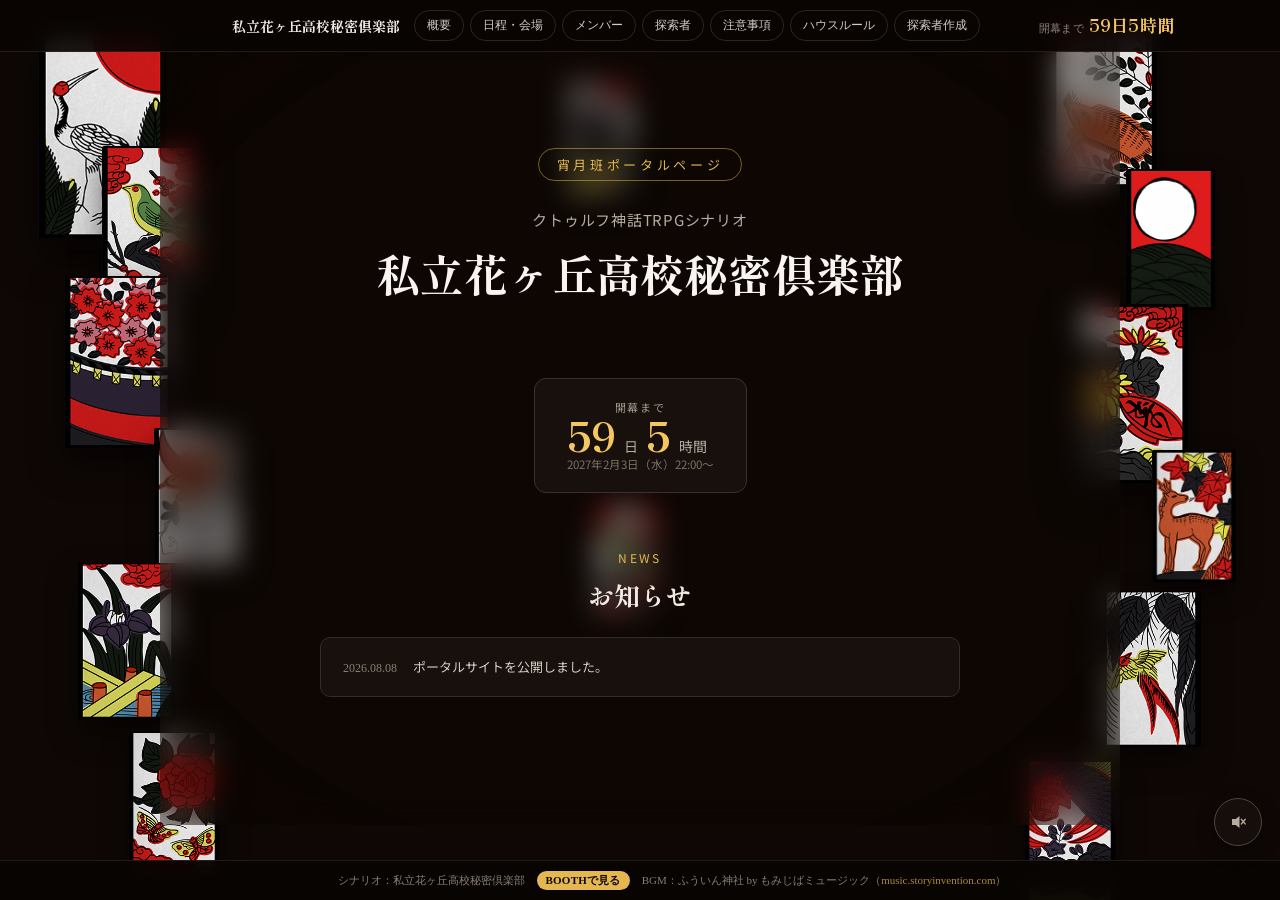
==== commit 2fa2a9ec: "Add files via upload" ====
--- a/index.html
+++ b/index.html
@@ -17,8 +17,9 @@
       <a href="schedule.html">日程・会場</a>
       <a href="members.html">メンバー</a>
       <a href="investigators.html">探索者</a>
+      <a href="notes.html">注意事項</a>
       <a href="house-rules.html">ハウスルール</a>
-      <a href="character-creation.html">キャラクター作成</a>
+      <a href="character-creation.html">探索者作成</a>
     </nav>
     <div id="header-countdown">
       <span>開幕まで</span>
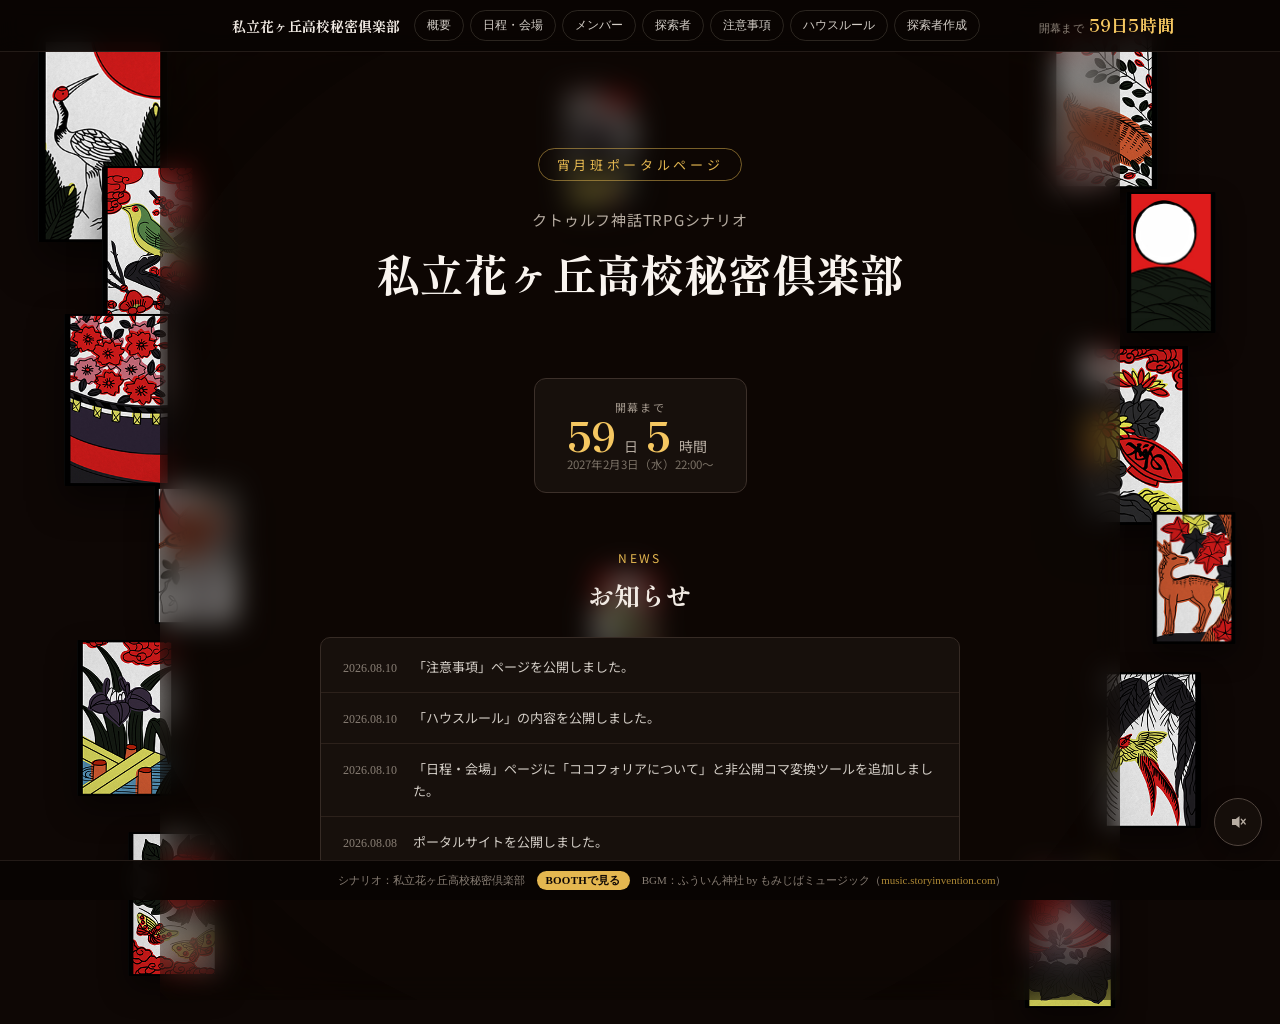
==== commit 88441419: "Change index" ====
--- a/index.html
+++ b/index.html
@@ -72,6 +72,18 @@
       <div style="background:oklch(0.18 0.015 50); border:1px solid oklch(0.3 0.02 50); border-radius:10px; overflow:hidden; text-align:left;">
         <ul id="news-list" style="list-style:none; margin:0; padding:4px 0; max-height:280px; overflow-y:auto;">
         <li style="display:flex; gap:16px; align-items:baseline; padding:14px 22px; border-bottom:1px solid oklch(0.26 0.02 50);">
+          <span style="flex-shrink:0; font-family:'Shippori Mincho', serif; font-size:12px; color:oklch(0.6 0.02 70);">2026.08.10</span>
+          <span style="font-size:13px; color:oklch(0.85 0.012 70); line-height:1.7;">「注意事項」ページを公開しました。</span>
+        </li>
+        <li style="display:flex; gap:16px; align-items:baseline; padding:14px 22px; border-bottom:1px solid oklch(0.26 0.02 50);">
+          <span style="flex-shrink:0; font-family:'Shippori Mincho', serif; font-size:12px; color:oklch(0.6 0.02 70);">2026.08.10</span>
+          <span style="font-size:13px; color:oklch(0.85 0.012 70); line-height:1.7;">「ハウスルール」の内容を公開しました。</span>
+        </li>
+        <li style="display:flex; gap:16px; align-items:baseline; padding:14px 22px; border-bottom:1px solid oklch(0.26 0.02 50);">
+          <span style="flex-shrink:0; font-family:'Shippori Mincho', serif; font-size:12px; color:oklch(0.6 0.02 70);">2026.08.10</span>
+          <span style="font-size:13px; color:oklch(0.85 0.012 70); line-height:1.7;">「日程・会場」ページに「ココフォリアについて」と非公開コマ変換ツールを追加しました。</span>
+        </li>
+        <li style="display:flex; gap:16px; align-items:baseline; padding:14px 22px; border-bottom:1px solid oklch(0.26 0.02 50);">
           <span style="flex-shrink:0; font-family:'Shippori Mincho', serif; font-size:12px; color:oklch(0.6 0.02 70);">2026.08.08</span>
           <span style="font-size:13px; color:oklch(0.85 0.012 70); line-height:1.7;">ポータルサイトを公開しました。</span>
         </li>
